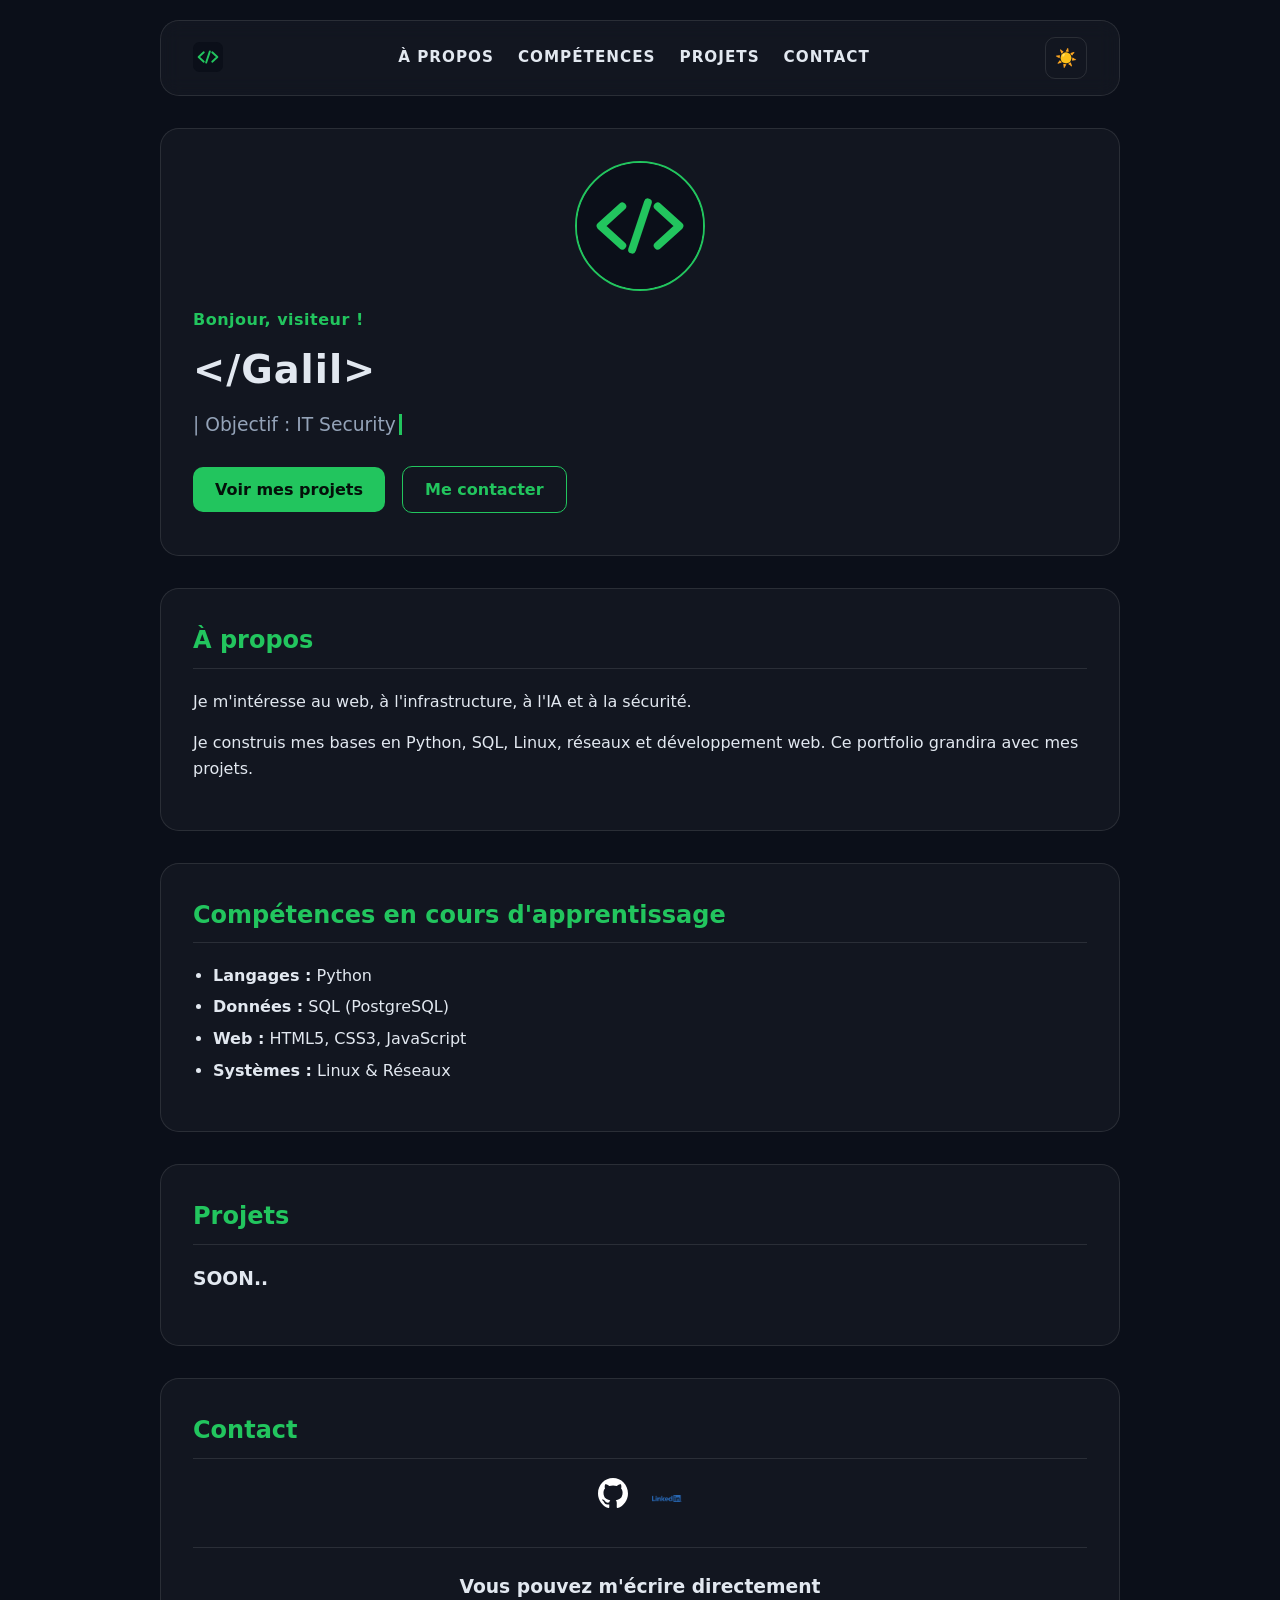
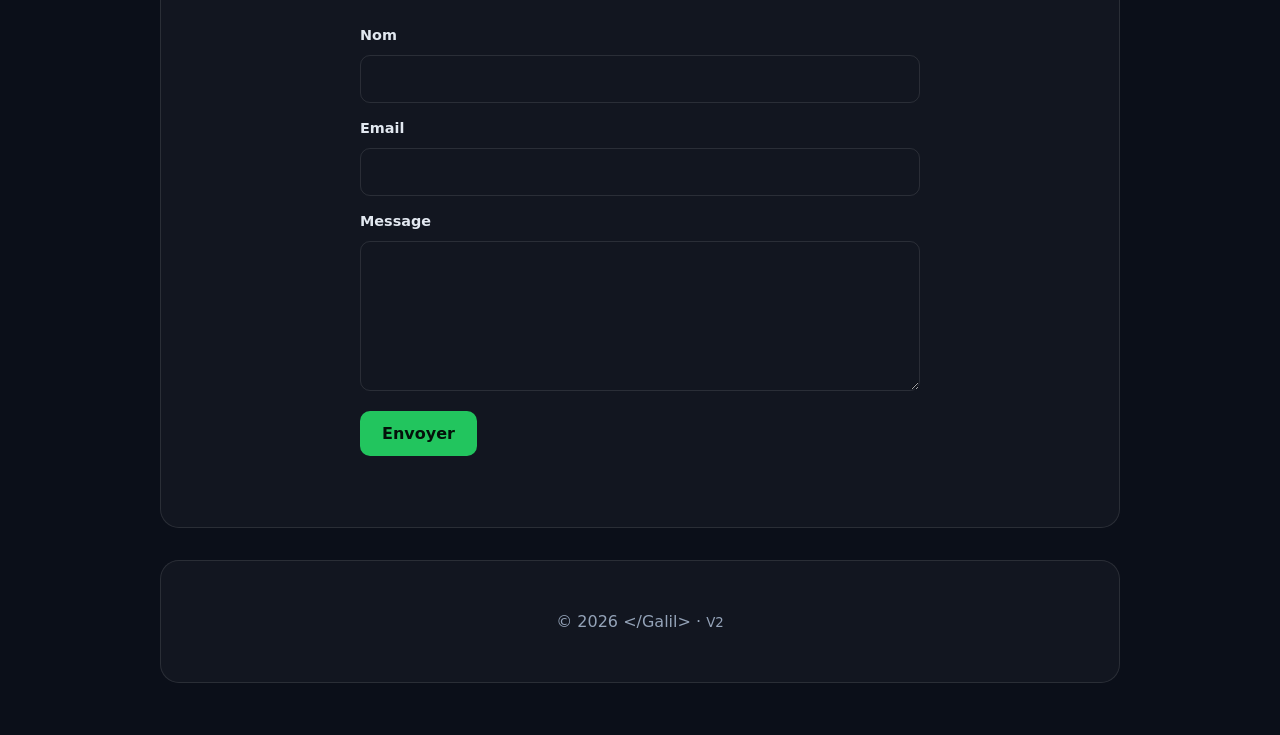
==== index.html @ 16856aeb "Initial commit" ====
<!DOCTYPE html>
<html lang="fr">
<head>
    <meta charset="UTF-8">
    <meta name="viewport" content="width=device-width, initial-scale=1.0">
    <meta name="description" content="Portfolio de &lt;/Galil&gt; : IT Security, Linux, Python et développement web.">
    <meta property="og:title" content="&lt;/Galil&gt; | Portfolio">
    <meta property="og:description" content="IT Security, Linux, Python et développement web.">
    <meta property="og:type" content="website">
    <title>&lt;/Galil&gt; |</title>
    <link rel="icon" href="galil.svg" type="image/svg+xml">
    <link rel="stylesheet" href="styles.css">
    <script src="script.js" defer></script>
</head>
<body>

    <header class="card nav-header">
        <div class="coin-gauche">
            <a href="#" aria-label="Haut de page"><img src="galil.svg" alt="Logo &lt;/Galil&gt;" width="30" height="30"></a>
        </div>
        <nav>
            <a href="#apropos">À propos</a>
            <a href="#competences">Compétences</a>
            <a href="#projets">Projets</a>
            <a href="#contact">Contact</a>
        </nav>
        <button id="bouton-theme" type="button" aria-label="Changer de thème">☀️</button>
    </header>

    <section class="hero-card">
        <img src="galil.svg" alt="Logo &lt;/Galil&gt;" class="photo-hero">
        <p class="salutation" id="salutation"></p>
        <h1 class="titre-moderne">&lt;/Galil&gt;</h1>
        <h3><span id="sous-titre">| Objectif : IT Security</span><span class="curseur" aria-hidden="true"></span></h3>
        <a class="btn btn-primary" href="#projets">Voir mes projets</a>
        <a class="btn btn-secondary" href="#contact">Me contacter</a>
    </section>

    <section id="apropos" class="card">
        <h2>À propos</h2>
        <p>
            Je m'intéresse au web, à l'infrastructure, à l'IA et à la sécurité.
        </p>
        <p>
            Je construis mes bases en Python, SQL, Linux, réseaux et développement web.
            Ce portfolio grandira avec mes projets.
        </p>
    </section>

    <section id="competences" class="card">
        <h2>Compétences en cours d'apprentissage</h2>
        <ul>
            <li><strong>Langages :</strong> Python</li>
            <li><strong>Données :</strong> SQL (PostgreSQL)</li>
            <li><strong>Web :</strong> HTML5, CSS3, JavaScript</li>
            <li><strong>Systèmes :</strong> Linux &amp; Réseaux</li>
        </ul>
    </section>

    <section id="projets" class="card">
        <h2>Projets</h2>
        <h3 id="titre-projets">SOON</h3>
    </section>

    <section id="contact" class="card">
        <h2>Contact</h2>

        <div class="alignement-icones">
            <a href="https://github.com/lahadekamal2-sys" target="_blank" rel="noopener noreferrer" aria-label="GitHub">
                <img src="github.svg" alt="Logo GitHub, lien vers le profil GitHub" width="30">
            </a>
            <a href="https://www.linkedin.com/in/lahady-dine-kamal-issouf-626696315" target="_blank" rel="noopener noreferrer" aria-label="LinkedIn">
                <img src="link.png" alt="Logo LinkedIn, lien vers le profil LinkedIn" width="30">
            </a>
        </div>

        <h3 class="titre-form">Vous pouvez m'écrire directement</h3>
        <form action="https://formspree.io/f/xzedwbbw" method="POST" class="formulaire">
            <label for="nom">Nom</label>
            <input id="nom" name="nom" type="text" maxlength="80" autocomplete="name" required>

            <label for="email">Email</label>
            <input id="email" name="email" type="email" maxlength="120" autocomplete="email" required>

            <label for="message">Message</label>
            <textarea id="message" name="message" rows="5" maxlength="2000" required></textarea>

            <input type="hidden" name="_subject" value="Nouveau message depuis le portfolio">
            <div class="champ-piege" aria-hidden="true">
                <input type="text" name="_gotcha" tabindex="-1" autocomplete="off">
            </div>

            <button type="submit" class="btn btn-primary">Envoyer</button>
            <p id="statut-form" class="statut-form" role="status" aria-live="polite"></p>
        </form>
    </section>

    <footer class="card">
        <p>&copy; <span id="annee">2026</span> &lt;/Galil&gt; · <small>V2</small></p>
    </footer>

</body>
</html>
---- styles.css ----
:root {
  --bg: #0b0f19;
  --card: rgba(255, 255, 255, 0.03);
  --border: rgba(255, 255, 255, 0.1);
  --text: #e2e8f0;
  --muted: #94a3b8;
  --accent: #22c55e;
}

body.theme-clair {
  --bg: #f2f6fc;
  --card: rgba(15, 23, 42, 0.04);
  --border: rgba(15, 23, 42, 0.12);
  --text: #0f172a;
  --muted: #475569;
  --accent: #15803d;
}

* {
  box-sizing: border-box;
}

html {
  scroll-behavior: smooth;
}

body {
  background-color: var(--bg);
  color: var(--text);
  font-family: system-ui, -apple-system, sans-serif;
  line-height: 1.6;
  max-width: 1000px;
  margin: 0 auto;
  padding: 20px;
}

section {
  scroll-margin-top: 90px;
}

a {
  color: var(--accent);
}

.card,
.hero-card {
  background: var(--card);
  border: 1px solid var(--border);
  border-radius: 19px;
  padding: 32px;
  margin-bottom: 32px;
  transition: transform 0.2s ease, border-color 0.2s ease;
}

.card:hover {
  transform: translateY(-4px);
  border-color: var(--accent);
}

.nav-header {
  display: flex;
  align-items: center;
  justify-content: space-between;
  padding: 16px 32px;
  position: sticky;
  top: 12px;
  z-index: 10;
  backdrop-filter: blur(10px);
}

.nav-header:hover {
  transform: none;
}

.nav-header img {
  display: block;
}

.nav-header nav {
  display: flex;
  gap: 24px;
}

.nav-header a {
  color: var(--text);
  text-decoration: none;
  font-weight: 700;
  text-transform: uppercase;
  font-size: 0.95rem;
  letter-spacing: 1px;
  padding: 4px 0;
  border-bottom: 2px solid transparent;
  transition: color 0.2s ease, border-color 0.2s ease;
}

.nav-header a:hover,
.nav-header nav a.actif {
  color: var(--accent);
  border-color: var(--accent);
}

.coin-gauche {
  display: flex;
  align-items: center;
  gap: 10px;
}

.photo-hero {
  display: block;
  width: 130px;
  height: 130px;
  object-fit: cover;
  border-radius: 50%;
  border: 2px solid var(--accent);
  margin: 0 auto 16px;
}

.salutation {
  color: var(--accent);
  font-weight: 700;
  letter-spacing: 0.5px;
  margin: 0 0 6px;
  min-height: 1.6em;
}

.titre-moderne {
  font-size: 2.4rem;
  font-weight: 800;
  color: var(--text);
  letter-spacing: 1px;
  margin: 0 0 10px;
}

.hero-card h3 {
  color: var(--muted);
  font-weight: 500;
  margin: 0 0 24px;
  min-height: 1.7em;
}

.curseur {
  display: inline-block;
  width: 3px;
  height: 1.1em;
  margin-left: 3px;
  background: var(--accent);
  vertical-align: text-bottom;
  animation: clignote 1s infinite;
}

@keyframes clignote {
  0%, 49%   { opacity: 1; }
  50%, 100% { opacity: 0; }
}

.btn {
  display: inline-block;
  padding: 10px 22px;
  border-radius: 10px;
  font-weight: 700;
  text-decoration: none;
  margin-right: 12px;
  transition: transform 0.2s ease, background 0.2s ease;
}

.hero-card .btn {
  margin-bottom: 10px;
}

.btn:hover {
  transform: translateY(-2px);
}

.btn-primary {
  background: var(--accent);
  color: #04110a;
}

.btn-secondary {
  border: 1px solid var(--accent);
  color: var(--accent);
}

#bouton-theme {
  background: transparent;
  border: 1px solid var(--border);
  border-radius: 10px;
  color: var(--text);
  font-size: 1.1rem;
  width: 42px;
  height: 42px;
  cursor: pointer;
  flex-shrink: 0;
  transition: border-color 0.2s ease, transform 0.2s ease;
}

#bouton-theme:hover {
  border-color: var(--accent);
  transform: translateY(-2px);
}

h2 {
  color: var(--accent);
  border-bottom: 1px solid var(--border);
  padding-bottom: 8px;
  margin-top: 0;
}

ul {
  padding-left: 20px;
}

li {
  margin-bottom: 6px;
}

.alignement-icones {
  display: flex;
  gap: 24px;
  justify-content: center;
  align-items: center;
  margin-top: 16px;
}

.alignement-icones img {
  transition: transform 0.2s ease;
}

.alignement-icones a:hover img {
  transform: scale(1.15);
}

.titre-form {
  margin: 32px 0 16px;
  padding-top: 24px;
  border-top: 1px solid var(--border);
  text-align: center;
  color: var(--text);
}

.formulaire {
  display: grid;
  gap: 8px;
  max-width: 560px;
  margin: 0 auto;
}

.formulaire label {
  font-weight: 700;
  font-size: 0.9rem;
  margin-top: 6px;
}

.formulaire input[type="text"],
.formulaire input[type="email"],
.formulaire textarea {
  width: 100%;
  padding: 10px 14px;
  border: 1px solid var(--border);
  border-radius: 10px;
  background: transparent;
  color: var(--text);
  font: inherit;
  transition: border-color 0.2s ease;
}

.formulaire textarea {
  resize: vertical;
}

.formulaire input:focus,
.formulaire textarea:focus {
  outline: 2px solid var(--accent);
  outline-offset: 2px;
  border-color: var(--accent);
}

.formulaire .btn {
  justify-self: start;
  margin: 12px 0 0;
  border: none;
  cursor: pointer;
  font: inherit;
  font-weight: 700;
}

.formulaire button:disabled {
  opacity: 0.6;
  cursor: wait;
}

.statut-form {
  margin: 8px 0 0;
  min-height: 1.4em;
  font-weight: 700;
}

.statut-form.ok {
  color: var(--accent);
}

.statut-form.erreur {
  color: #ef4444;
}

.champ-piege {
  position: absolute;
  left: -9999px;
  width: 1px;
  height: 1px;
  overflow: hidden;
}

footer {
  text-align: center;
  color: var(--muted);
}

footer.card:hover {
  transform: none;
  border-color: var(--border);
}

body.js-actif section {
  opacity: 0;
  transform: translateY(24px);
  transition: opacity 0.6s ease, transform 0.4s ease, border-color 0.2s ease;
}

body.js-actif section.visible {
  opacity: 1;
  transform: none;
}

body.js-actif section.visible.card:hover {
  transform: translateY(-4px);
}

@media (max-width: 640px) {
  .nav-header {
    flex-direction: column;
    gap: 12px;
    position: static;
  }

  .nav-header nav {
    gap: 16px;
    flex-wrap: wrap;
    justify-content: center;
  }

  .coin-gauche {
    justify-content: center;
  }

  .titre-moderne {
    font-size: 1.6rem;
  }

  .card,
  .hero-card {
    padding: 22px;
  }
}

@media (prefers-reduced-motion: reduce) {
  html {
    scroll-behavior: auto;
  }

  body.js-actif section {
    opacity: 1;
    transform: none;
    transition: none;
  }
  .curseur {
    animation: none;
  }

  .card,
  .btn,
  #bouton-theme {
    transition: none;
  }
}

@media print {
  body.js-actif section {
    opacity: 1 !important;
    transform: none !important;
  }
}
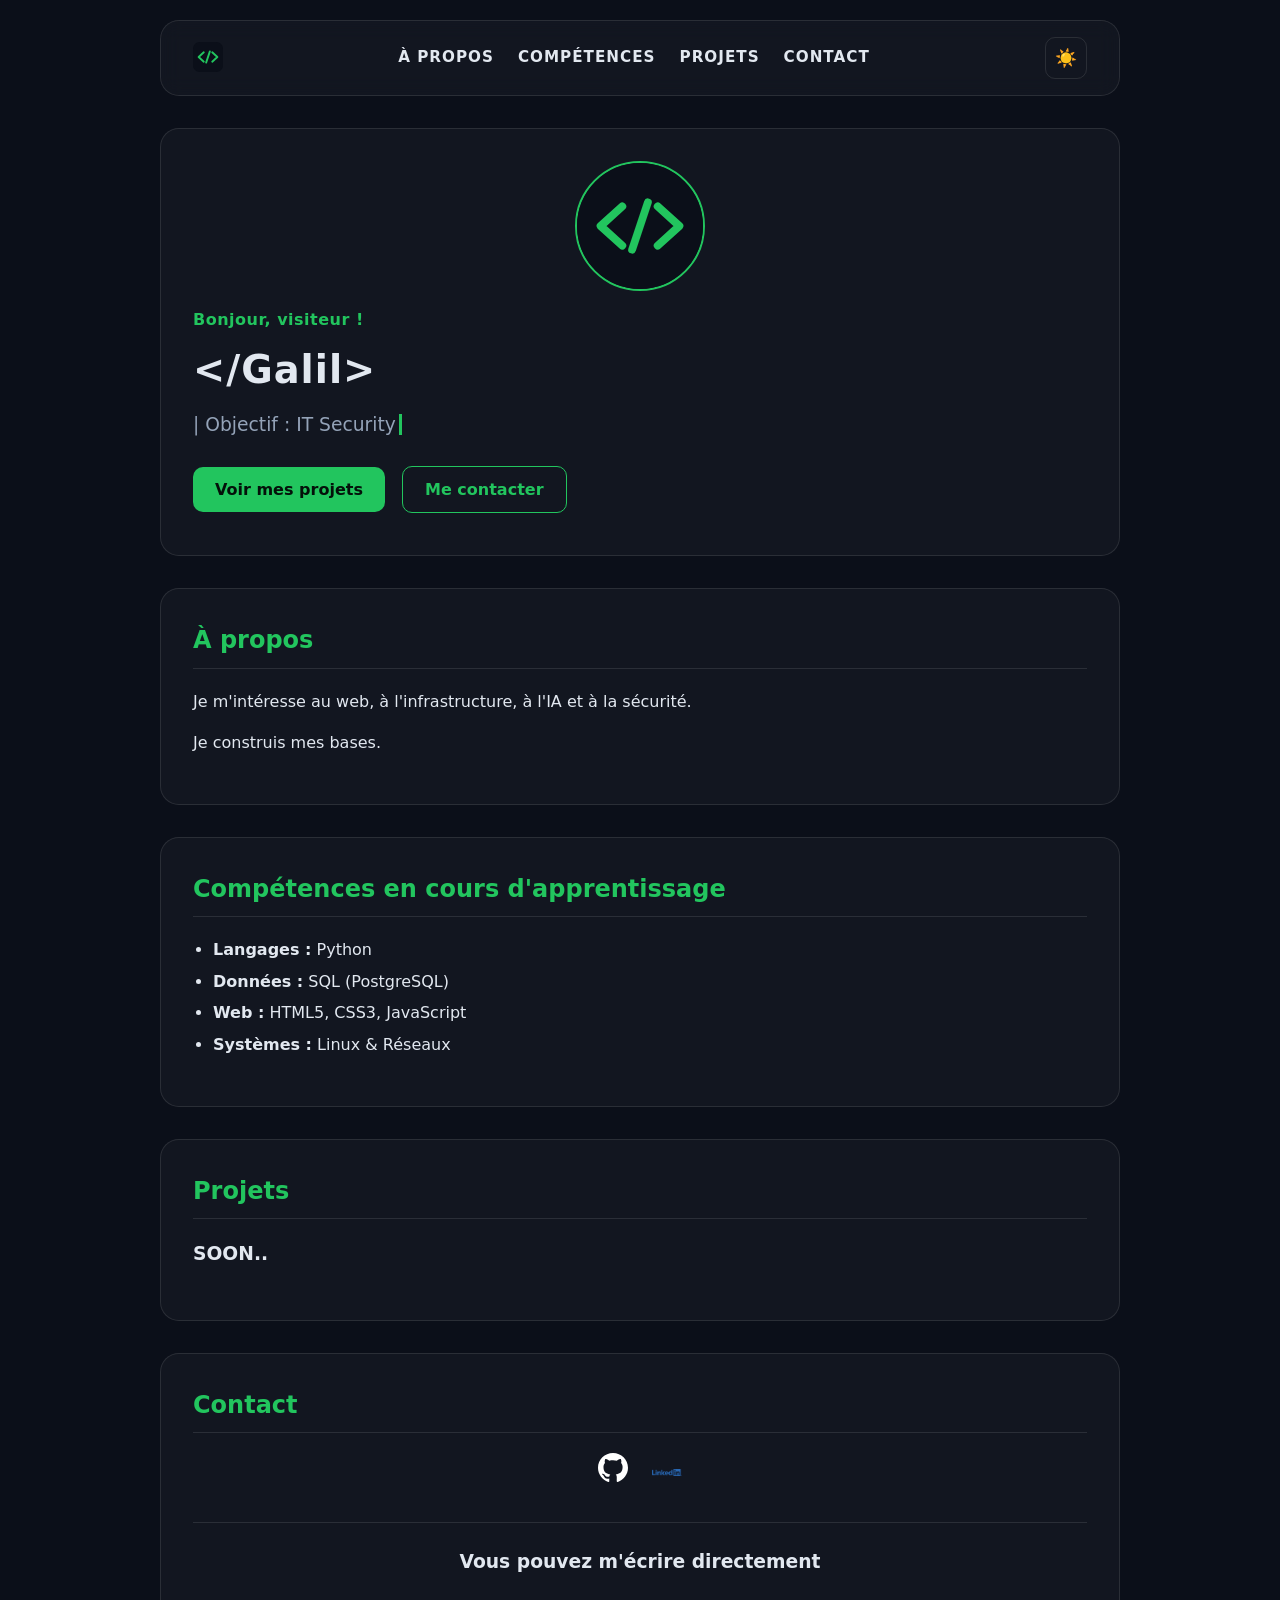
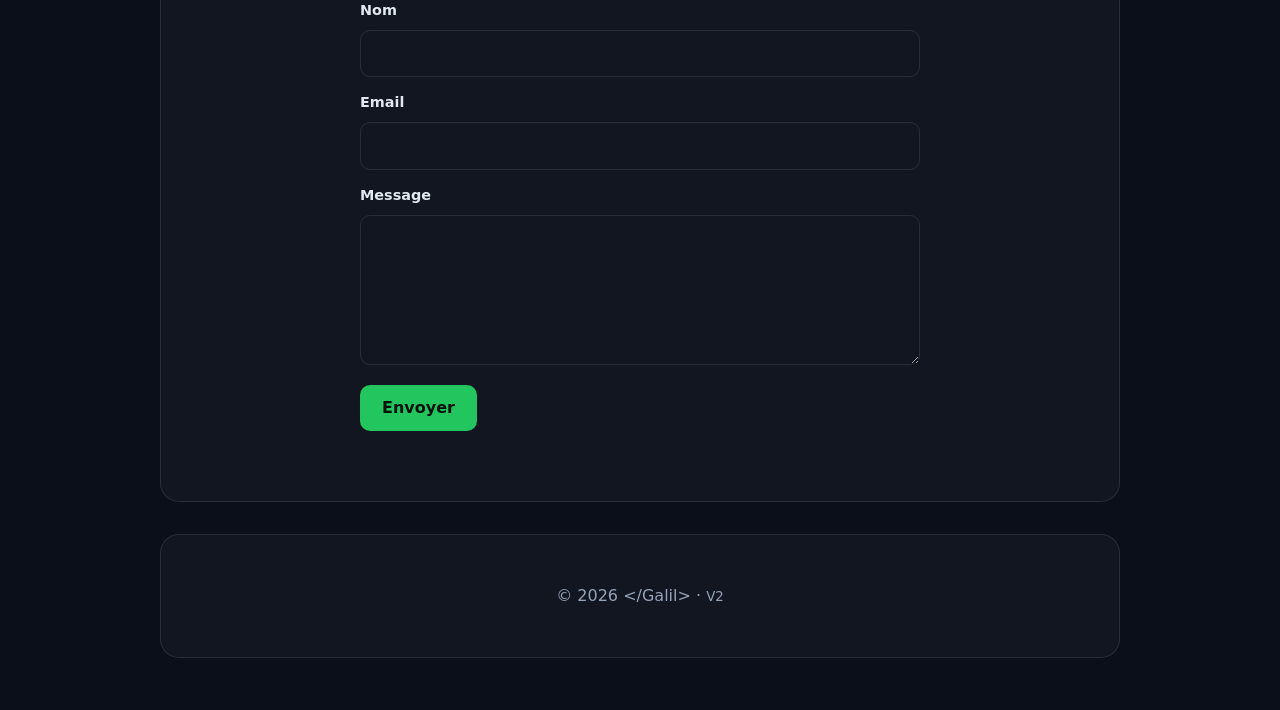
==== commit dde9134d: "Update index.html" ====
--- a/index.html
+++ b/index.html
@@ -42,8 +42,7 @@
             Je m'intéresse au web, à l'infrastructure, à l'IA et à la sécurité.
         </p>
         <p>
-            Je construis mes bases en Python, SQL, Linux, réseaux et développement web.
-            Ce portfolio grandira avec mes projets.
+            Je construis mes bases.
         </p>
     </section>
 
@@ -69,8 +68,8 @@
             <a href="https://github.com/lahadekamal2-sys" target="_blank" rel="noopener noreferrer" aria-label="GitHub">
                 <img src="github.svg" alt="Logo GitHub, lien vers le profil GitHub" width="30">
             </a>
-            <a href="https://www.linkedin.com/in/lahady-dine-kamal-issouf-626696315" target="_blank" rel="noopener noreferrer" aria-label="LinkedIn">
-                <img src="link.png" alt="Logo LinkedIn, lien vers le profil LinkedIn" width="30">
+            <a href="https://www.linkedin.com/in/lahady-dine-k-626696315" target="_blank" rel="noopener noreferrer" aria-label="LinkedIn">
+                <img src="link.png" alt="Logo LinkedIn, LinkedIn link " width="30">
             </a>
         </div>
 
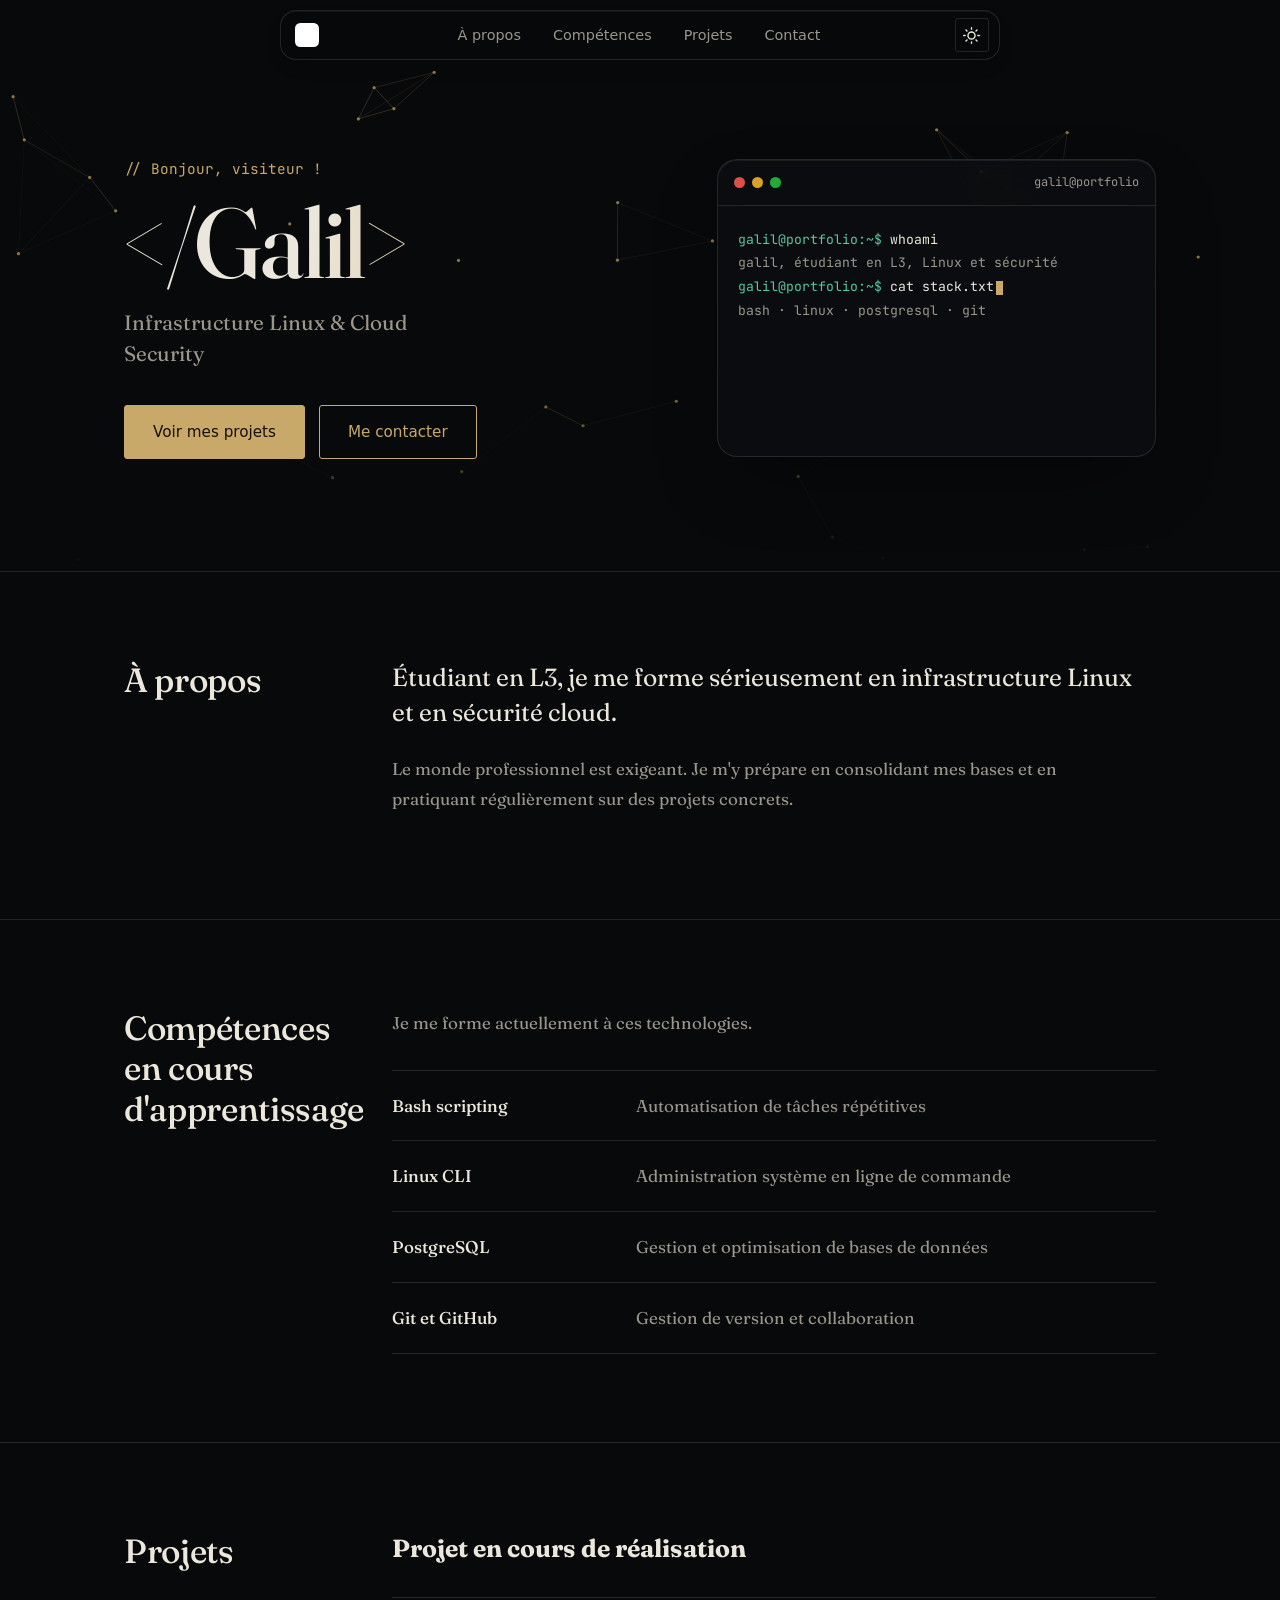
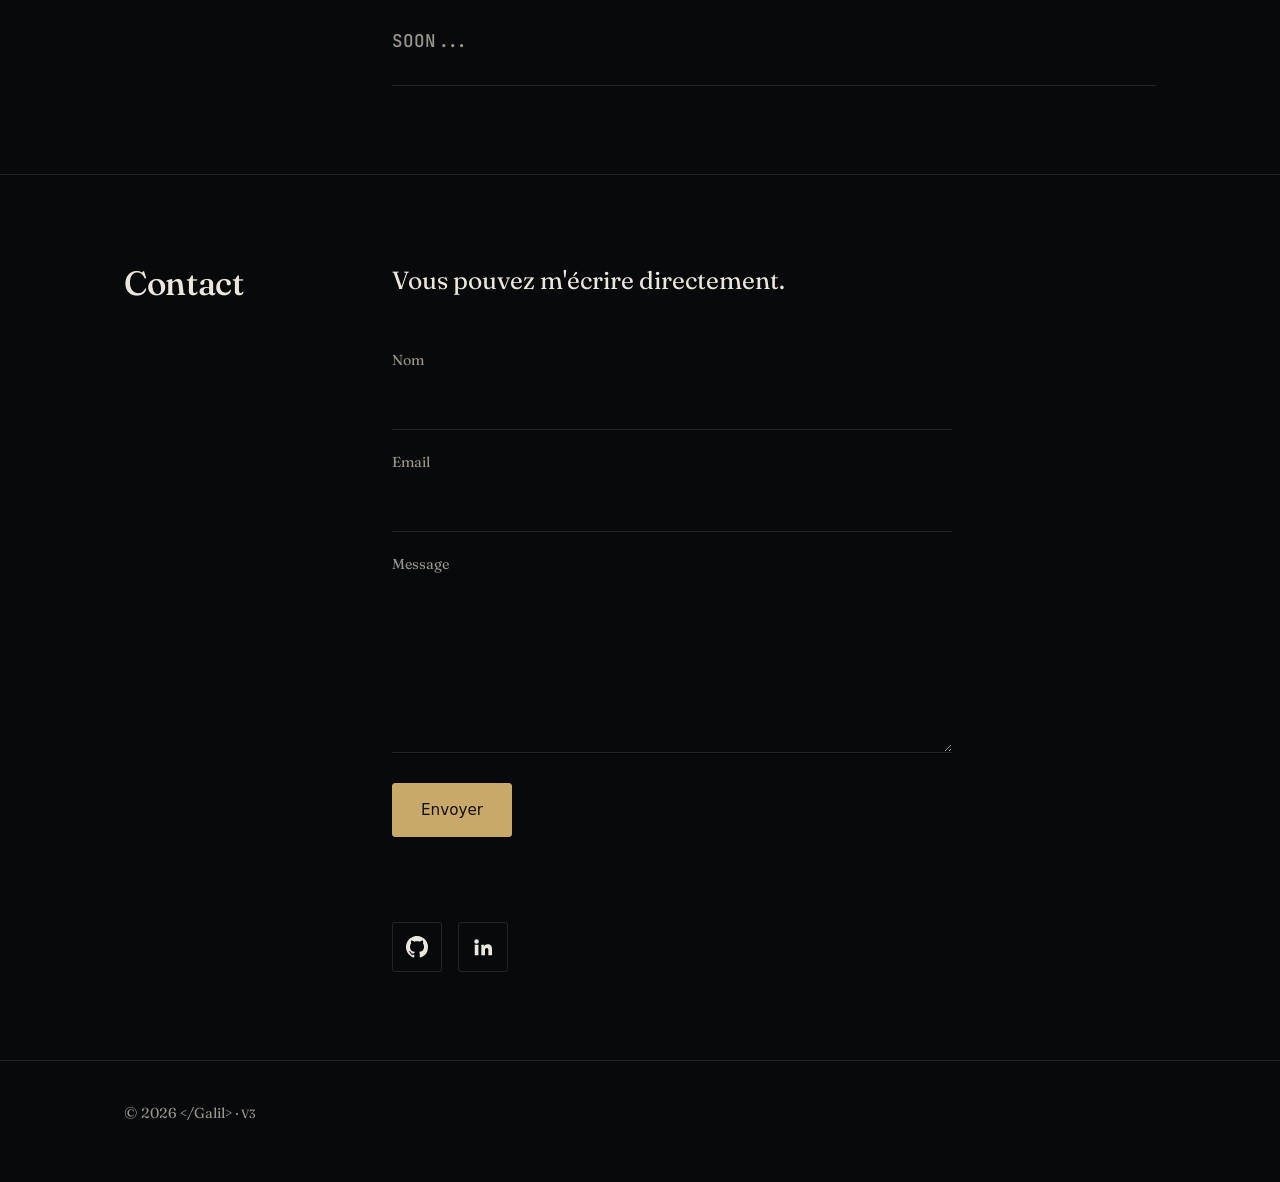
==== commit 91c4d397: "mise a jour --> v3" ====
--- a/index.html
+++ b/index.html
@@ -3,100 +3,150 @@
 <head>
     <meta charset="UTF-8">
     <meta name="viewport" content="width=device-width, initial-scale=1.0">
-    <meta name="description" content="Portfolio de &lt;/Galil&gt; : IT Security, Linux, Python et développement web.">
+    <meta name="referrer" content="strict-origin-when-cross-origin">
+    <meta name="description" content="Portfolio de &lt;/Galil&gt; : Infrastructure Linux &amp; Cloud Security. Projets et compétences.">
     <meta property="og:title" content="&lt;/Galil&gt; | Portfolio">
-    <meta property="og:description" content="IT Security, Linux, Python et développement web.">
+    <meta property="og:description" content="Infrastructure Linux &amp; Cloud Security. Projets et compétences.">
     <meta property="og:type" content="website">
-    <title>&lt;/Galil&gt; |</title>
-    <link rel="icon" href="galil.svg" type="image/svg+xml">
+    <title>&lt;/Galil&gt; | Portfolio</title>
+    <link rel="icon" href="favicon.svg" type="image/svg+xml">
+    <link rel="preconnect" href="https://fonts.googleapis.com">
+    <link rel="preconnect" href="https://fonts.gstatic.com" crossorigin>
+    <link href="https://fonts.googleapis.com/css2?family=Fraunces:opsz,wght@9..144,400;9..144,500;9..144,600&family=JetBrains+Mono:wght@400;500&display=swap" rel="stylesheet">
     <link rel="stylesheet" href="styles.css">
     <script src="script.js" defer></script>
 </head>
 <body>
 
-    <header class="card nav-header">
-        <div class="coin-gauche">
-            <a href="#" aria-label="Haut de page"><img src="galil.svg" alt="Logo &lt;/Galil&gt;" width="30" height="30"></a>
+    <header class="barre">
+        <div class="conteneur barre-interieur">
+            <a class="logo" href="#accueil" aria-label="Haut de page">
+                <img src="galil.svg" alt="Logo &lt;/Galil&gt;" width="30" height="30">
+            </a>
+            <nav aria-label="Navigation principale">
+                <a href="#apropos">À propos</a>
+                <a href="#competences">Compétences</a>
+                <a href="#projets">Projets</a>
+                <a href="#contact">Contact</a>
+            </nav>
+            <button id="bouton-theme" class="bouton-theme" type="button" aria-label="Passer au thème clair">
+                <svg class="icone-soleil" viewBox="0 0 24 24" aria-hidden="true"><circle cx="12" cy="12" r="5"/><path d="M12 1v2M12 21v2M4.22 4.22l1.42 1.42M18.36 18.36l1.42 1.42M1 12h2M21 12h2M4.22 19.78l1.42-1.42M18.36 5.64l1.42-1.42"/></svg>
+                <svg class="icone-lune" viewBox="0 0 24 24" aria-hidden="true"><path d="M21 12.8A9 9 0 1 1 11.2 3a7 7 0 0 0 9.8 9.8z"/></svg>
+            </button>
         </div>
-        <nav>
-            <a href="#apropos">À propos</a>
-            <a href="#competences">Compétences</a>
-            <a href="#projets">Projets</a>
-            <a href="#contact">Contact</a>
-        </nav>
-        <button id="bouton-theme" type="button" aria-label="Changer de thème">☀️</button>
     </header>
 
-    <section class="hero-card">
-        <img src="galil.svg" alt="Logo &lt;/Galil&gt;" class="photo-hero">
-        <p class="salutation" id="salutation"></p>
-        <h1 class="titre-moderne">&lt;/Galil&gt;</h1>
-        <h3><span id="sous-titre">| Objectif : IT Security</span><span class="curseur" aria-hidden="true"></span></h3>
-        <a class="btn btn-primary" href="#projets">Voir mes projets</a>
-        <a class="btn btn-secondary" href="#contact">Me contacter</a>
-    </section>
+    <main>
+        <section id="accueil" class="hero">
+            <canvas id="reseau" class="reseau" aria-hidden="true"></canvas>
+            <div class="conteneur hero-grille">
+                <div class="hero-texte">
+                    <p class="salutation" id="salutation"></p>
+                    <h1>&lt;/Galil&gt;</h1>
+                    <p class="sous-titre">Infrastructure Linux &amp; Cloud Security</p>
+                    <div class="actions">
+                        <a class="btn btn-primary" href="#projets">Voir mes projets</a>
+                        <a class="btn btn-secondary" href="#contact">Me contacter</a>
+                    </div>
+                </div>
 
-    <section id="apropos" class="card">
-        <h2>À propos</h2>
-        <p>
-            Je m'intéresse au web, à l'infrastructure, à l'IA et à la sécurité.
-        </p>
-        <p>
-            Je construis mes bases.
-        </p>
-    </section>
+                <figure class="terminal" aria-label="Aperçu du terminal : étudiant en L3, Linux, Bash, PostgreSQL, Git et commande ls projets/">
+                    <div class="terminal-barre" aria-hidden="true">
+                        <span></span><span></span><span></span>
+                        <em>galil@portfolio</em>
+                    </div>
+                    <pre id="terminal" aria-hidden="true"></pre>
+                </figure>
+            </div>
+        </section>
 
-    <section id="competences" class="card">
-        <h2>Compétences en cours d'apprentissage</h2>
-        <ul>
-            <li><strong>Langages :</strong> Python</li>
-            <li><strong>Données :</strong> SQL (PostgreSQL)</li>
-            <li><strong>Web :</strong> HTML5, CSS3, JavaScript</li>
-            <li><strong>Systèmes :</strong> Linux &amp; Réseaux</li>
-        </ul>
-    </section>
+        <section id="apropos" class="section reveal">
+            <div class="conteneur section-grille">
+                <h2>À propos</h2>
+                <div class="section-corps">
+                    <p class="chapeau">
+                        Étudiant en L3, je me forme sérieusement en infrastructure Linux et en sécurité cloud.
+                    </p>
+                    <p>
+                        Le monde professionnel est exigeant. Je m'y prépare en consolidant mes bases
+                        et en pratiquant régulièrement sur des projets concrets.
+                    </p>
+                </div>
+            </div>
+        </section>
 
-    <section id="projets" class="card">
-        <h2>Projets</h2>
-        <h3 id="titre-projets">SOON</h3>
-    </section>
+        <section id="competences" class="section reveal">
+            <div class="conteneur section-grille">
+                <h2>Compétences en cours d'apprentissage</h2>
+                <div class="section-corps">
+                    <p>Je me forme actuellement à ces technologies.</p>
+                    <ul class="liste-competences">
+                        <li><strong>Bash scripting</strong><span>Automatisation de tâches répétitives</span></li>
+                        <li><strong>Linux CLI</strong><span>Administration système en ligne de commande</span></li>
+                        <li><strong>PostgreSQL</strong><span>Gestion et optimisation de bases de données</span></li>
+                        <li><strong>Git et GitHub</strong><span>Gestion de version et collaboration</span></li>
+                    </ul>
+                </div>
+            </div>
+        </section>
 
-    <section id="contact" class="card">
-        <h2>Contact</h2>
+        <section id="projets" class="section reveal">
+            <div class="conteneur section-grille">
+                <h2>Projets</h2>
+                <div class="section-corps">
+                    <p class="chapeau"><strong>Projet en cours de réalisation</strong></p>
+                    <ul class="liste-projets">
+                        <li class="prochain">
+                            <h3 id="titre-projets">SOON</h3>
+                        </li>
+                    </ul>
+                </div>
+            </div>
+        </section>
 
-        <div class="alignement-icones">
-            <a href="https://github.com/lahadekamal2-sys" target="_blank" rel="noopener noreferrer" aria-label="GitHub">
-                <img src="github.svg" alt="Logo GitHub, lien vers le profil GitHub" width="30">
-            </a>
-            <a href="https://www.linkedin.com/in/lahady-dine-k-626696315" target="_blank" rel="noopener noreferrer" aria-label="LinkedIn">
-                <img src="link.png" alt="Logo LinkedIn, LinkedIn link " width="30">
-            </a>
+        <section id="contact" class="section reveal">
+            <div class="conteneur section-grille">
+                <h2>Contact</h2>
+                <div class="section-corps">
+                    <p class="chapeau">Vous pouvez m'écrire directement.</p>
+
+                    <form action="https://formspree.io/f/xzedwbbw" method="POST" class="formulaire">
+                        <label for="nom">Nom</label>
+                        <input id="nom" name="nom" type="text" maxlength="80" autocomplete="name" required>
+
+                        <label for="email">Email</label>
+                        <input id="email" name="email" type="email" maxlength="120" autocomplete="email" required>
+
+                        <label for="message">Message</label>
+                        <textarea id="message" name="message" rows="5" maxlength="2000" required></textarea>
+
+                        <input type="hidden" name="_subject" value="Nouveau message depuis le portfolio">
+                        <div class="champ-piege" aria-hidden="true">
+                            <input type="text" name="_gotcha" tabindex="-1" autocomplete="off">
+                        </div>
+
+                        <button type="submit" class="btn btn-primary">Envoyer</button>
+                        <p id="statut-form" class="statut-form" role="status" aria-live="polite"></p>
+                    </form>
+
+                    <div class="alignement-icones">
+                        <a href="https://github.com/lahadekamal2-sys" target="_blank" rel="noopener noreferrer" aria-label="GitHub">
+                            <svg viewBox="0 0 16 16" fill="currentColor" aria-hidden="true"><path d="M8 0C3.58 0 0 3.58 0 8c0 3.54 2.29 6.53 5.47 7.59.4.07.55-.17.55-.38 0-.19-.01-.82-.01-1.49-2.01.37-2.53-.49-2.69-.94-.09-.23-.48-.94-.82-1.13-.28-.15-.68-.52-.01-.53.63-.01 1.08.58 1.23.82.72 1.21 1.87.87 2.33.66.07-.52.28-.87.51-1.07-1.78-.2-3.64-.89-3.64-3.95 0-.87.31-1.59.82-2.15-.08-.2-.36-1.02.08-2.12 0 0 .67-.21 2.2.82.64-.18 1.32-.27 2-.27.68 0 1.36.09 2 .27 1.53-1.04 2.2-.82 2.2-.82.44 1.1.16 1.92.08 2.12.51.56.82 1.27.82 2.15 0 3.07-1.87 3.75-3.65 3.95.29.25.54.73.54 1.48 0 1.07-.01 1.93-.01 2.2 0 .21.15.46.55.38A8.013 8.013 0 0016 8c0-4.42-3.58-8-8-8z"/></svg>
+                        </a>
+                        <a href="https://www.linkedin.com/in/lahady-dine-k-626696315" target="_blank" rel="noopener noreferrer" aria-label="LinkedIn">
+                            <svg viewBox="0 0 24 24" fill="currentColor" aria-hidden="true"><path d="M4.98 3.5a2.5 2.5 0 1 1-.001 5.001A2.5 2.5 0 0 1 4.98 3.5zM3 9.5h4V21H3V9.5zM9.5 9.5h3.8v1.6h.05c.53-1 1.82-2.05 3.75-2.05 4 0 4.75 2.63 4.75 6.05V21h-4v-5.1c0-1.22-.02-2.78-1.7-2.78-1.7 0-1.96 1.33-1.96 2.69V21h-4V9.5z"/></svg>
+                        </a>
+                    </div>
+                </div>
+            </div>
+        </section>
+    </main>
+
+    <footer class="pied">
+        <div class="conteneur">
+            <p>&copy; <span id="annee">2026</span> &lt;/Galil&gt; · <small>V3</small></p>
         </div>
-
-        <h3 class="titre-form">Vous pouvez m'écrire directement</h3>
-        <form action="https://formspree.io/f/xzedwbbw" method="POST" class="formulaire">
-            <label for="nom">Nom</label>
-            <input id="nom" name="nom" type="text" maxlength="80" autocomplete="name" required>
-
-            <label for="email">Email</label>
-            <input id="email" name="email" type="email" maxlength="120" autocomplete="email" required>
-
-            <label for="message">Message</label>
-            <textarea id="message" name="message" rows="5" maxlength="2000" required></textarea>
-
-            <input type="hidden" name="_subject" value="Nouveau message depuis le portfolio">
-            <div class="champ-piege" aria-hidden="true">
-                <input type="text" name="_gotcha" tabindex="-1" autocomplete="off">
-            </div>
-
-            <button type="submit" class="btn btn-primary">Envoyer</button>
-            <p id="statut-form" class="statut-form" role="status" aria-live="polite"></p>
-        </form>
-    </section>
-
-    <footer class="card">
-        <p>&copy; <span id="annee">2026</span> &lt;/Galil&gt; · <small>V2</small></p>
     </footer>
 
 </body>
-</html>
+</html>
--- a/styles.css
+++ b/styles.css
@@ -1,19 +1,32 @@
 :root {
-  --bg: #0b0f19;
-  --card: rgba(255, 255, 255, 0.03);
-  --border: rgba(255, 255, 255, 0.1);
-  --text: #e2e8f0;
-  --muted: #94a3b8;
-  --accent: #22c55e;
-}
-
-body.theme-clair {
-  --bg: #f2f6fc;
-  --card: rgba(15, 23, 42, 0.04);
-  --border: rgba(15, 23, 42, 0.12);
-  --text: #0f172a;
-  --muted: #475569;
-  --accent: #15803d;
+  color-scheme: dark;
+  --bg: #08090b;
+  --surface: #0e1013;
+  --line: rgba(236, 231, 220, 0.12);
+  --text: #ece7dc;
+  --muted: #9a968c;
+  --gold: #c9a96a;
+  --gold-soft: rgba(201, 169, 106, 0.14);
+  --on-gold: #14110a;
+  --vert: #5cc79a;
+  --erreur: #e5736b;
+  --serif: "Fraunces", Georgia, "Times New Roman", serif;
+  --mono: "JetBrains Mono", ui-monospace, "SFMono-Regular", Menlo, monospace;
+  --ui: system-ui, -apple-system, "SF Pro Text", "Segoe UI", Roboto, sans-serif;
+}
+
+:root.theme-clair {
+  color-scheme: light;
+  --bg: #f4f0e6;
+  --surface: #fbf8f1;
+  --line: rgba(20, 18, 12, 0.14);
+  --text: #17150f;
+  --muted: #625d50;
+  --gold: #8a6a2b;
+  --gold-soft: rgba(138, 106, 43, 0.12);
+  --on-gold: #fbf8f1;
+  --vert: #1f7a55;
+  --erreur: #b3362e;
 }
 
 * {
@@ -25,243 +38,513 @@
 }
 
 body {
-  background-color: var(--bg);
+  margin: 0;
+  background: var(--bg);
   color: var(--text);
-  font-family: system-ui, -apple-system, sans-serif;
-  line-height: 1.6;
-  max-width: 1000px;
+  font-family: var(--serif);
+  font-size: 1.0625rem;
+  line-height: 1.75;
+  -webkit-font-smoothing: antialiased;
+  transition: background 0.4s ease, color 0.4s ease;
+}
+
+section {
+  scroll-margin-top: 80px;
+}
+
+a {
+  color: var(--gold);
+}
+
+:focus-visible {
+  outline: 2px solid var(--gold);
+  outline-offset: 3px;
+}
+
+.conteneur {
+  width: 100%;
+  max-width: 1080px;
   margin: 0 auto;
-  padding: 20px;
-}
-
-section {
-  scroll-margin-top: 90px;
-}
-
-a {
-  color: var(--accent);
-}
-
-.card,
-.hero-card {
-  background: var(--card);
-  border: 1px solid var(--border);
-  border-radius: 19px;
-  padding: 32px;
-  margin-bottom: 32px;
-  transition: transform 0.2s ease, border-color 0.2s ease;
-}
-
-.card:hover {
-  transform: translateY(-4px);
-  border-color: var(--accent);
-}
-
-.nav-header {
+  padding: 0 24px;
+}
+
+:is(.barre nav a, .btn, .bouton-theme, .alignement-icones a, .logo) {
+  border-radius: 3px;
+  transition:
+    transform 0.25s ease,
+    box-shadow 0.25s ease,
+    border-radius 0.25s ease,
+    background-color 0.25s ease,
+    border-color 0.25s ease,
+    color 0.25s ease;
+}
+
+@media (hover: hover) {
+  :is(.barre nav a, .btn, .bouton-theme, .alignement-icones a, .logo):hover {
+    border-radius: 14px;
+    transform: translateY(-3px);
+    box-shadow:
+      0 0 0 1px color-mix(in srgb, var(--gold) 70%, transparent),
+      0 10px 26px -8px color-mix(in srgb, var(--gold) 65%, transparent),
+      0 0 22px color-mix(in srgb, var(--gold) 28%, transparent);
+  }
+}
+
+:is(.barre nav a, .btn, .bouton-theme, .alignement-icones a, .logo):focus-visible,
+:is(.barre nav a, .btn, .bouton-theme, .alignement-icones a, .logo):active {
+  border-radius: 14px;
+  transform: translateY(-1px);
+  box-shadow:
+    0 0 0 1px color-mix(in srgb, var(--gold) 85%, transparent),
+    0 6px 20px -6px color-mix(in srgb, var(--gold) 75%, transparent),
+    0 0 26px color-mix(in srgb, var(--gold) 38%, transparent);
+}
+
+.barre {
+  position: sticky;
+  top: 10px;
+  z-index: 20;
+  width: min(720px, calc(100% - 24px));
+  margin: 10px auto 0;
+  background: color-mix(in srgb, var(--bg) 45%, transparent);
+  backdrop-filter: blur(16px) saturate(1.5);
+  -webkit-backdrop-filter: blur(16px) saturate(1.5);
+  border: 1px solid var(--line);
+  border-radius: 16px;
+  box-shadow:
+    inset 0 1px 0 rgba(255, 255, 255, 0.05),
+    0 8px 24px -14px rgba(0, 0, 0, 0.45);
+}
+
+.barre .conteneur {
+  max-width: none;
+  padding-left: 10px;
+  padding-right: 10px;
+}
+
+.barre-interieur {
   display: flex;
   align-items: center;
   justify-content: space-between;
-  padding: 16px 32px;
-  position: sticky;
-  top: 12px;
-  z-index: 10;
-  backdrop-filter: blur(10px);
-}
-
-.nav-header:hover {
-  transform: none;
-}
-
-.nav-header img {
+  gap: 12px;
+  height: 48px;
+}
+
+.logo {
+  display: inline-grid;
+  place-items: center;
+  padding: 4px;
+}
+
+.logo img {
   display: block;
-}
-
-.nav-header nav {
+  width: 24px;
+  height: 24px;
+  filter: brightness(0) invert(1);
+  transition: filter 0.3s ease;
+}
+
+:root.theme-clair .logo img {
+  filter: brightness(0);
+}
+
+.barre nav {
   display: flex;
-  gap: 24px;
-}
-
-.nav-header a {
+  gap: 8px;
+}
+
+.barre nav a {
+  padding: 6px 12px;
+  color: var(--muted);
+  text-decoration: none;
+  font-family: var(--ui);
+  font-size: 0.9rem;
+  line-height: 1.4;
+}
+
+.barre nav a:hover {
   color: var(--text);
+  background: var(--gold-soft);
+}
+
+.barre nav a.actif {
+  color: var(--gold);
+  background: var(--gold-soft);
+}
+
+.bouton-theme {
+  display: grid;
+  place-items: center;
+  width: 34px;
+  height: 34px;
+  flex-shrink: 0;
+  padding: 0;
+  background: transparent;
+  border: 1px solid var(--line);
+  color: var(--text);
+  cursor: pointer;
+}
+
+.bouton-theme:hover {
+  color: var(--gold);
+  border-color: var(--gold);
+}
+
+.bouton-theme svg {
+  width: 17px;
+  height: 17px;
+  fill: none;
+  stroke: currentColor;
+  stroke-width: 2;
+  stroke-linecap: round;
+  stroke-linejoin: round;
+}
+
+.bouton-theme .icone-lune {
+  display: none;
+}
+
+:root.theme-clair .bouton-theme .icone-soleil {
+  display: none;
+}
+
+:root.theme-clair .bouton-theme .icone-lune {
+  display: block;
+}
+
+.hero {
+  position: relative;
+  padding: 96px 0 112px;
+  overflow: hidden;
+}
+
+.reseau {
+  position: absolute;
+  inset: 0;
+  width: 100%;
+  height: 100%;
+  pointer-events: none;
+  opacity: 0.85;
+  -webkit-mask-image: linear-gradient(to bottom, #000 60%, transparent 100%);
+  mask-image: linear-gradient(to bottom, #000 60%, transparent 100%);
+}
+
+.hero-grille {
+  position: relative;
+  z-index: 1;
+  display: grid;
+  grid-template-columns: 1.1fr 0.9fr;
+  gap: 56px;
+  align-items: center;
+}
+
+.hero-texte {
+  min-width: 0;
+}
+
+.salutation {
+  margin: 0 0 12px;
+  min-height: 1.75em;
+  color: var(--gold);
+  font-family: var(--mono);
+  font-size: 0.9rem;
+}
+
+h1 {
+  margin: 0 0 16px;
+  font-size: clamp(2.8rem, 9vw, 6.2rem);
+  font-weight: 500;
+  line-height: 1;
+  letter-spacing: -0.03em;
+  background: linear-gradient(100deg, var(--text) 35%, var(--gold) 100%);
+  -webkit-background-clip: text;
+  background-clip: text;
+  color: transparent;
+}
+
+.sous-titre {
+  margin: 0 0 36px;
+  max-width: 28ch;
+  color: var(--muted);
+  font-size: 1.3rem;
+  line-height: 1.45;
+}
+
+.actions {
+  display: flex;
+  flex-wrap: wrap;
+  gap: 14px;
+}
+
+.btn {
+  position: relative;
+  display: inline-block;
+  padding: 13px 28px;
+  border: 1px solid var(--gold);
+  font: inherit;
+  font-family: var(--ui);
+  font-size: 0.95rem;
+  font-weight: 500;
   text-decoration: none;
-  font-weight: 700;
-  text-transform: uppercase;
-  font-size: 0.95rem;
-  letter-spacing: 1px;
-  padding: 4px 0;
-  border-bottom: 2px solid transparent;
-  transition: color 0.2s ease, border-color 0.2s ease;
-}
-
-.nav-header a:hover,
-.nav-header nav a.actif {
-  color: var(--accent);
-  border-color: var(--accent);
-}
-
-.coin-gauche {
+  text-align: center;
+  cursor: pointer;
+  overflow: hidden;
+}
+
+.btn-primary {
+  background: var(--gold);
+  color: var(--on-gold);
+}
+
+.btn-primary::after {
+  content: "";
+  position: absolute;
+  top: 0;
+  left: -60%;
+  width: 40%;
+  height: 100%;
+  background: linear-gradient(100deg, transparent, rgba(255, 255, 255, 0.35), transparent);
+  transform: skewX(-20deg);
+  transition: left 0.6s ease;
+}
+
+.btn-primary:hover::after {
+  left: 130%;
+}
+
+.btn-secondary {
+  background: transparent;
+  color: var(--gold);
+}
+
+.btn-secondary:hover {
+  background: var(--gold-soft);
+}
+
+.terminal {
+  min-width: 0;
+  margin: 0;
+  background: color-mix(in srgb, var(--surface) 62%, transparent);
+  backdrop-filter: blur(18px) saturate(1.4);
+  -webkit-backdrop-filter: blur(18px) saturate(1.4);
+  border: 1px solid var(--line);
+  border-radius: 20px;
+  box-shadow:
+    inset 0 1px 0 rgba(255, 255, 255, 0.07),
+    0 30px 80px -30px rgba(0, 0, 0, 0.6);
+  overflow: hidden;
+}
+
+.terminal-barre {
   display: flex;
   align-items: center;
-  gap: 10px;
-}
-
-.photo-hero {
-  display: block;
-  width: 130px;
-  height: 130px;
-  object-fit: cover;
+  gap: 7px;
+  padding: 12px 16px;
+  border-bottom: 1px solid var(--line);
+}
+
+.terminal-barre span {
+  width: 11px;
+  height: 11px;
   border-radius: 50%;
-  border: 2px solid var(--accent);
-  margin: 0 auto 16px;
-}
-
-.salutation {
-  color: var(--accent);
-  font-weight: 700;
-  letter-spacing: 0.5px;
-  margin: 0 0 6px;
-  min-height: 1.6em;
-}
-
-.titre-moderne {
-  font-size: 2.4rem;
-  font-weight: 800;
-  color: var(--text);
-  letter-spacing: 1px;
-  margin: 0 0 10px;
-}
-
-.hero-card h3 {
-  color: var(--muted);
-  font-weight: 500;
-  margin: 0 0 24px;
-  min-height: 1.7em;
+  opacity: 0.85;
+}
+
+.terminal-barre span:nth-child(1) { background: #ff5f57; }
+.terminal-barre span:nth-child(2) { background: #febc2e; }
+.terminal-barre span:nth-child(3) { background: #28c840; }
+
+.terminal-barre em {
+  margin-left: auto;
+  color: var(--muted);
+  font-family: var(--mono);
+  font-size: 0.75rem;
+  font-style: normal;
+}
+
+.terminal pre {
+  margin: 0;
+  padding: 22px 20px 26px;
+  min-height: 250px;
+  font-family: var(--mono);
+  font-size: 0.82rem;
+  line-height: 1.8;
+  white-space: pre-wrap;
+  word-break: break-word;
+}
+
+.terminal .invite {
+  color: var(--vert);
+}
+
+.terminal .sortie {
+  color: var(--muted);
 }
 
 .curseur {
   display: inline-block;
-  width: 3px;
-  height: 1.1em;
-  margin-left: 3px;
-  background: var(--accent);
+  width: 0.55em;
+  height: 1.05em;
+  margin-left: 2px;
+  background: var(--gold);
   vertical-align: text-bottom;
-  animation: clignote 1s infinite;
+  animation: clignote 1s steps(1) infinite;
 }
 
 @keyframes clignote {
-  0%, 49%   { opacity: 1; }
+  0%, 49% { opacity: 1; }
   50%, 100% { opacity: 0; }
 }
 
-.btn {
-  display: inline-block;
-  padding: 10px 22px;
-  border-radius: 10px;
-  font-weight: 700;
-  text-decoration: none;
-  margin-right: 12px;
-  transition: transform 0.2s ease, background 0.2s ease;
-}
-
-.hero-card .btn {
-  margin-bottom: 10px;
-}
-
-.btn:hover {
-  transform: translateY(-2px);
-}
-
-.btn-primary {
-  background: var(--accent);
-  color: #04110a;
-}
-
-.btn-secondary {
-  border: 1px solid var(--accent);
-  color: var(--accent);
-}
-
-#bouton-theme {
-  background: transparent;
-  border: 1px solid var(--border);
-  border-radius: 10px;
+.section {
+  padding: 88px 0;
+  border-top: 1px solid var(--line);
+}
+
+.section-grille {
+  display: grid;
+  grid-template-columns: 220px 1fr;
+  gap: 48px;
+}
+
+.section-corps {
+  min-width: 0;
+}
+
+h2 {
+  margin: 0;
+  font-size: 2.1rem;
+  font-weight: 500;
+  line-height: 1.2;
+  letter-spacing: -0.01em;
+}
+
+.section-corps > p:first-child {
+  margin-top: 0;
+}
+
+.section-corps p {
+  max-width: 62ch;
+  color: var(--muted);
+}
+
+.section-corps .chapeau {
   color: var(--text);
+  font-size: 1.55rem;
+  line-height: 1.4;
+}
+
+.liste-competences {
+  list-style: none;
+  margin: 32px 0 0;
+  padding: 0;
+}
+
+.liste-competences li {
+  display: grid;
+  grid-template-columns: 220px 1fr;
+  gap: 24px;
+  padding: 20px 0;
+  border-top: 1px solid var(--line);
+  transition: padding-left 0.35s ease, border-color 0.35s ease;
+}
+
+.liste-competences li:last-child {
+  border-bottom: 1px solid var(--line);
+}
+
+.liste-competences strong {
+  font-weight: 500;
+  transition: color 0.3s ease;
+}
+
+.liste-competences span {
+  color: var(--muted);
+}
+
+.liste-competences li:hover {
+  padding-left: 12px;
+  border-top-color: var(--gold);
+}
+
+.liste-competences li:hover strong {
+  color: var(--gold);
+}
+
+.liste-projets {
+  list-style: none;
+  margin: 32px 0 0;
+  padding: 0;
+}
+
+.liste-projets li {
+  padding: 28px 0;
+  border-top: 1px solid var(--line);
+  transition: border-color 0.35s ease;
+}
+
+.liste-projets li:last-child {
+  border-bottom: 1px solid var(--line);
+}
+
+.liste-projets li:hover {
+  border-top-color: var(--gold);
+}
+
+.liste-projets h3 {
+  margin: 0 0 8px;
+  font-size: 1.5rem;
+  font-weight: 500;
+  transition: color 0.3s ease;
+}
+
+.liste-projets li:hover h3 {
+  color: var(--gold);
+}
+
+.liste-projets p {
+  margin: 0 0 12px;
+}
+
+.liste-projets .etiquettes {
+  margin: 0;
+  color: var(--gold);
+  font-family: var(--mono);
+  font-size: 0.78rem;
+}
+
+.liste-projets .prochain h3 {
+  margin-bottom: 0;
+  font-family: var(--mono);
   font-size: 1.1rem;
-  width: 42px;
-  height: 42px;
-  cursor: pointer;
-  flex-shrink: 0;
-  transition: border-color 0.2s ease, transform 0.2s ease;
-}
-
-#bouton-theme:hover {
-  border-color: var(--accent);
-  transform: translateY(-2px);
-}
-
-h2 {
-  color: var(--accent);
-  border-bottom: 1px solid var(--border);
-  padding-bottom: 8px;
-  margin-top: 0;
-}
-
-ul {
-  padding-left: 20px;
-}
-
-li {
-  margin-bottom: 6px;
-}
-
-.alignement-icones {
-  display: flex;
-  gap: 24px;
-  justify-content: center;
-  align-items: center;
-  margin-top: 16px;
-}
-
-.alignement-icones img {
-  transition: transform 0.2s ease;
-}
-
-.alignement-icones a:hover img {
-  transform: scale(1.15);
-}
-
-.titre-form {
-  margin: 32px 0 16px;
-  padding-top: 24px;
-  border-top: 1px solid var(--border);
-  text-align: center;
-  color: var(--text);
+  color: var(--muted);
 }
 
 .formulaire {
   display: grid;
-  gap: 8px;
+  gap: 6px;
   max-width: 560px;
-  margin: 0 auto;
+  margin-top: 36px;
 }
 
 .formulaire label {
-  font-weight: 700;
+  margin-top: 14px;
+  color: var(--muted);
   font-size: 0.9rem;
-  margin-top: 6px;
 }
 
 .formulaire input[type="text"],
 .formulaire input[type="email"],
 .formulaire textarea {
   width: 100%;
-  padding: 10px 14px;
-  border: 1px solid var(--border);
-  border-radius: 10px;
+  padding: 10px 0;
   background: transparent;
+  border: 0;
+  border-bottom: 1px solid var(--line);
+  border-radius: 0;
   color: var(--text);
   font: inherit;
-  transition: border-color 0.2s ease;
+  transition: border-color 0.3s ease;
 }
 
 .formulaire textarea {
@@ -270,18 +553,13 @@
 
 .formulaire input:focus,
 .formulaire textarea:focus {
-  outline: 2px solid var(--accent);
-  outline-offset: 2px;
-  border-color: var(--accent);
+  outline: none;
+  border-bottom-color: var(--gold);
 }
 
 .formulaire .btn {
   justify-self: start;
-  margin: 12px 0 0;
-  border: none;
-  cursor: pointer;
-  font: inherit;
-  font-weight: 700;
+  margin-top: 24px;
 }
 
 .formulaire button:disabled {
@@ -291,16 +569,16 @@
 
 .statut-form {
   margin: 8px 0 0;
-  min-height: 1.4em;
-  font-weight: 700;
+  min-height: 1.5em;
+  font-size: 0.95rem;
 }
 
 .statut-form.ok {
-  color: var(--accent);
+  color: var(--vert);
 }
 
 .statut-form.erreur {
-  color: #ef4444;
+  color: var(--erreur);
 }
 
 .champ-piege {
@@ -311,55 +589,135 @@
   overflow: hidden;
 }
 
-footer {
-  text-align: center;
-  color: var(--muted);
-}
-
-footer.card:hover {
-  transform: none;
-  border-color: var(--border);
-}
-
-body.js-actif section {
+.alignement-icones {
+  display: flex;
+  gap: 16px;
+  align-items: center;
+  margin-top: 48px;
+}
+
+.alignement-icones a {
+  display: grid;
+  place-items: center;
+  width: 50px;
+  height: 50px;
+  color: var(--text);
+  border: 1px solid var(--line);
+}
+
+.alignement-icones a:hover {
+  color: var(--gold);
+  border-color: var(--gold);
+}
+
+.alignement-icones svg {
+  display: block;
+  width: 22px;
+  height: 22px;
+}
+
+.pied {
+  padding: 40px 0 56px;
+  border-top: 1px solid var(--line);
+  color: var(--muted);
+  font-size: 0.9rem;
+}
+
+.pied p {
+  margin: 0;
+}
+
+body.js-actif .reveal {
   opacity: 0;
-  transform: translateY(24px);
-  transition: opacity 0.6s ease, transform 0.4s ease, border-color 0.2s ease;
-}
-
-body.js-actif section.visible {
+  transform: translateY(18px);
+  transition: opacity 0.8s ease, transform 0.8s ease;
+}
+
+body.js-actif .reveal.visible {
   opacity: 1;
   transform: none;
 }
 
-body.js-actif section.visible.card:hover {
-  transform: translateY(-4px);
+@media (max-width: 860px) {
+  .hero {
+    padding: 56px 0 72px;
+  }
+
+  .hero-grille {
+    grid-template-columns: 1fr;
+    gap: 44px;
+  }
+
+  .section {
+    padding: 64px 0;
+  }
+
+  .section-grille {
+    grid-template-columns: 1fr;
+    gap: 20px;
+  }
+
+  h2 {
+    font-size: 1.9rem;
+  }
 }
 
 @media (max-width: 640px) {
-  .nav-header {
-    flex-direction: column;
-    gap: 12px;
+  .conteneur {
+    padding: 0 18px;
+  }
+
+  .barre {
     position: static;
   }
 
-  .nav-header nav {
-    gap: 16px;
+  .barre-interieur {
+    height: auto;
     flex-wrap: wrap;
+    padding-top: 8px;
+    padding-bottom: 8px;
+  }
+
+  .barre nav {
+    order: 3;
+    width: 100%;
     justify-content: center;
-  }
-
-  .coin-gauche {
-    justify-content: center;
-  }
-
-  .titre-moderne {
-    font-size: 1.6rem;
-  }
-
-  .card,
-  .hero-card {
-    padding: 22px;
+    flex-wrap: wrap;
+    gap: 4px;
+  }
+
+  .barre nav a {
+    padding: 7px 11px;
+    font-size: 0.88rem;
+  }
+
+  .liste-competences li {
+    grid-template-columns: 1fr;
+    gap: 2px;
+  }
+
+  .section-corps .chapeau {
+    font-size: 1.3rem;
+  }
+
+  .terminal pre {
+    min-height: 220px;
+    padding: 18px 16px 22px;
+    font-size: 0.76rem;
+  }
+}
+
+@media (max-width: 420px) {
+  .actions .btn {
+    flex: 1 1 100%;
+  }
+
+  .formulaire .btn {
+    justify-self: stretch;
+  }
+
+  .sous-titre {
+    font-size: 1.15rem;
   }
 }
 
@@ -368,25 +726,29 @@
     scroll-behavior: auto;
   }
 
-  body.js-actif section {
+  body.js-actif .reveal {
     opacity: 1;
     transform: none;
     transition: none;
   }
+
   .curseur {
     animation: none;
   }
 
-  .card,
-  .btn,
-  #bouton-theme {
+  .btn-primary::after,
+  .liste-competences li {
     transition: none;
   }
+
+  :is(.barre nav a, .btn, .bouton-theme, .alignement-icones a, .logo) {
+    transition: background-color 0.2s ease, color 0.2s ease, border-color 0.2s ease;
+  }
 }
 
 @media print {
-  body.js-actif section {
+  body.js-actif .reveal {
     opacity: 1 !important;
     transform: none !important;
   }
-}
+}
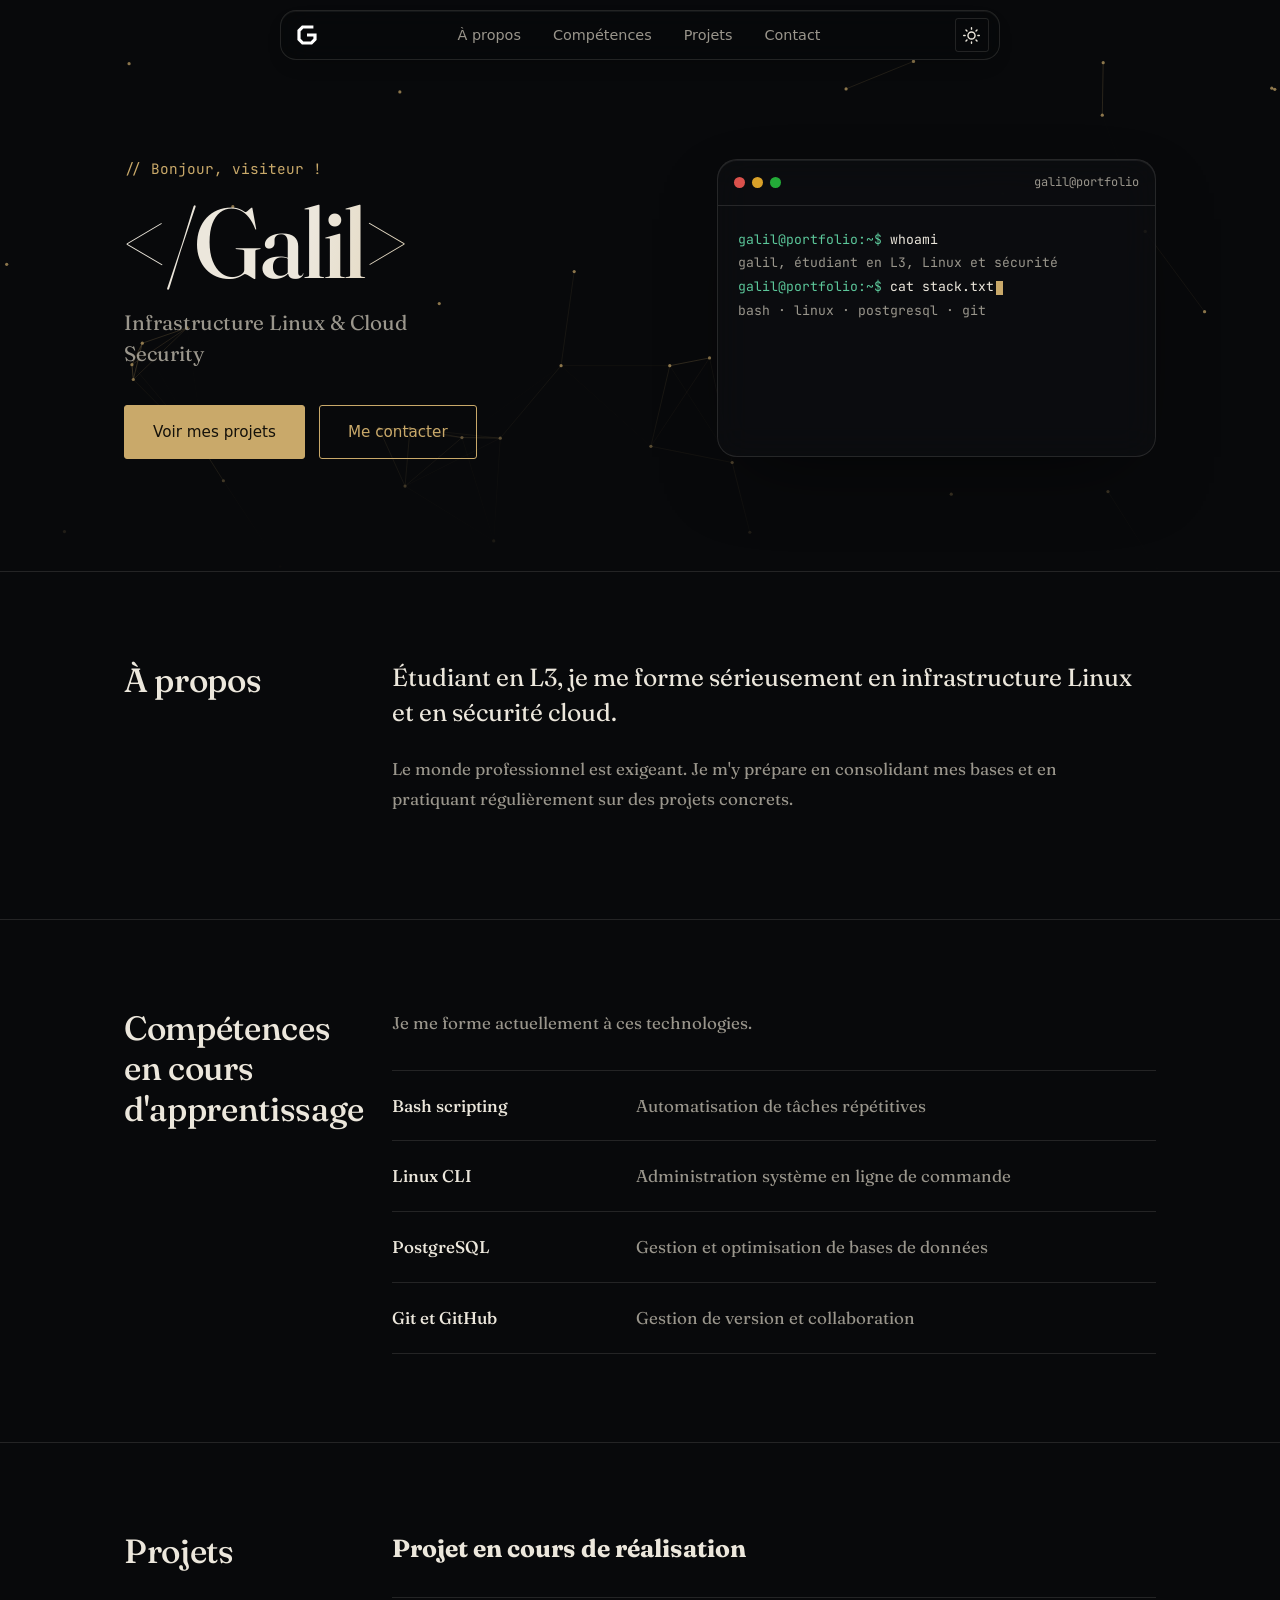
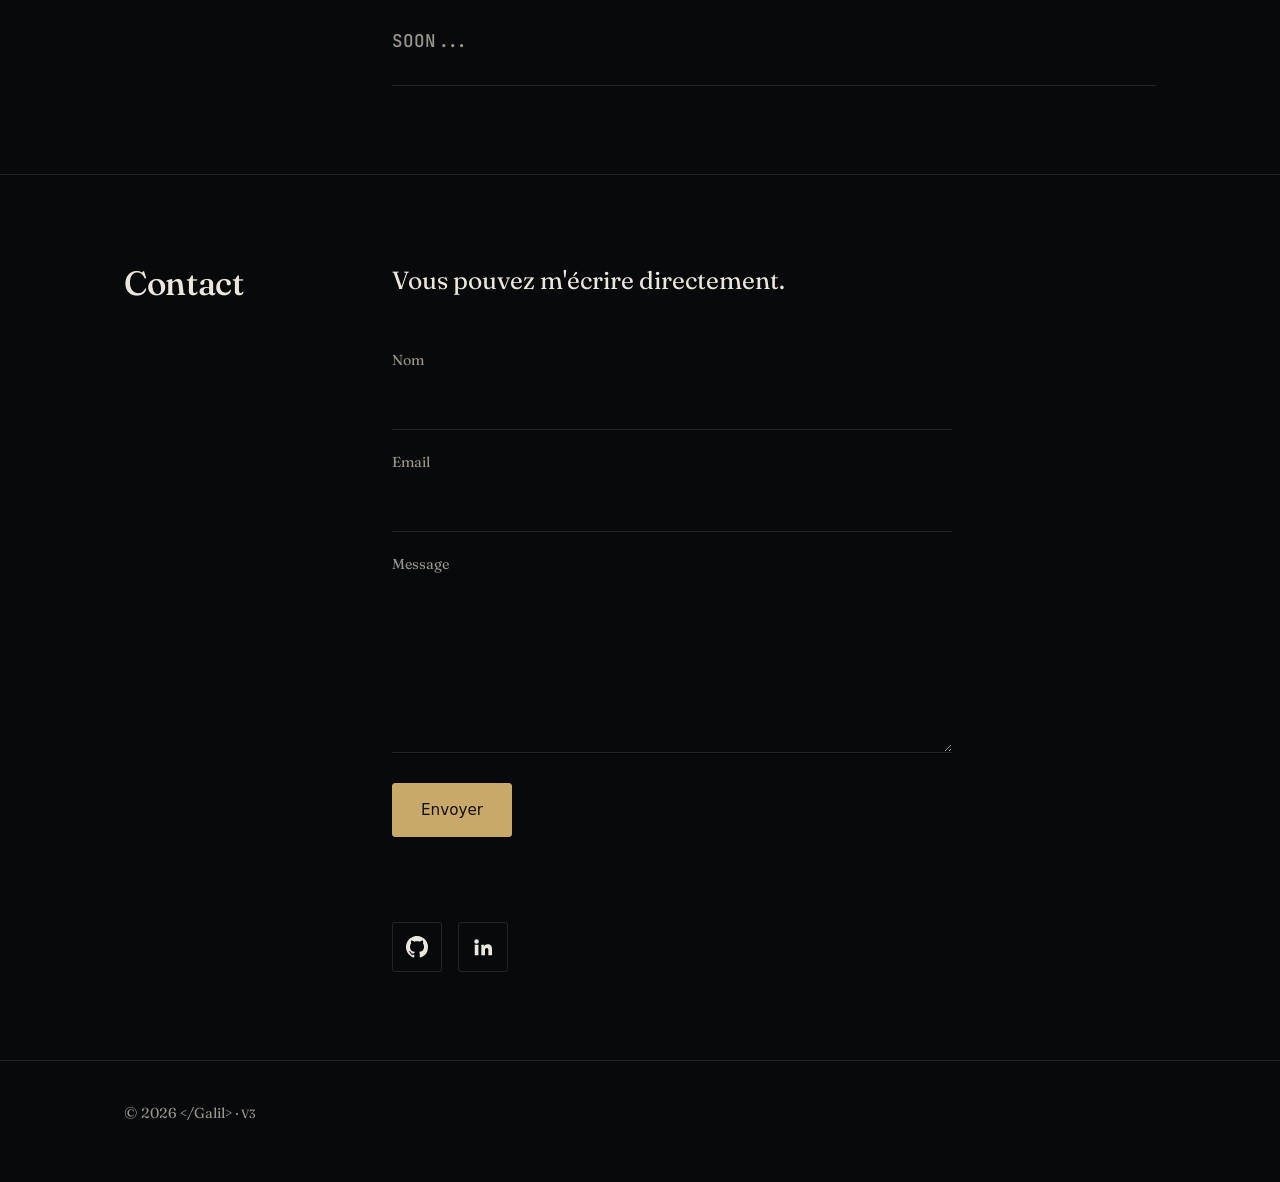
==== commit 6037249e: "Version 3 portfolio" ====
--- a/index.html
+++ b/index.html
@@ -8,7 +8,7 @@
     <meta property="og:title" content="&lt;/Galil&gt; | Portfolio">
     <meta property="og:description" content="Infrastructure Linux &amp; Cloud Security. Projets et compétences.">
     <meta property="og:type" content="website">
-    <title>&lt;/Galil&gt; | Portfolio</title>
+    <title>&lt;/Galil&gt; |</title>
     <link rel="icon" href="favicon.svg" type="image/svg+xml">
     <link rel="preconnect" href="https://fonts.googleapis.com">
     <link rel="preconnect" href="https://fonts.gstatic.com" crossorigin>
@@ -50,7 +50,7 @@
                     </div>
                 </div>
 
-                <figure class="terminal" aria-label="Aperçu du terminal : étudiant en L3, Linux, Bash, PostgreSQL, Git et commande ls projets/">
+                <figure class="terminal" aria-label="Aperçu en ligne de commande : étudiant en L3, Linux, Bash, PostgreSQL, Git, projets secure-mdp-api et gestion-stagiaires">
                     <div class="terminal-barre" aria-hidden="true">
                         <span></span><span></span><span></span>
                         <em>galil@portfolio</em>
--- a/styles.css
+++ b/styles.css
@@ -68,6 +68,8 @@
   padding: 0 24px;
 }
 
+/* ---------- Éléments cliquables : coins adoucis, soulèvement, lueur ---------- */
+
 :is(.barre nav a, .btn, .bouton-theme, .alignement-icones a, .logo) {
   border-radius: 3px;
   transition:
@@ -99,6 +101,8 @@
     0 6px 20px -6px color-mix(in srgb, var(--gold) 75%, transparent),
     0 0 26px color-mix(in srgb, var(--gold) 38%, transparent);
 }
+
+/* ---------- Barre de navigation ---------- */
 
 .barre {
   position: sticky;
@@ -212,6 +216,8 @@
   display: block;
 }
 
+/* ---------- Hero ---------- */
+
 .hero {
   position: relative;
   padding: 96px 0 112px;
@@ -321,6 +327,8 @@
   background: var(--gold-soft);
 }
 
+/* ---------- Terminal ---------- */
+
 .terminal {
   min-width: 0;
   margin: 0;
@@ -396,6 +404,8 @@
   50%, 100% { opacity: 0; }
 }
 
+/* ---------- Sections ---------- */
+
 .section {
   padding: 88px 0;
   border-top: 1px solid var(--line);
@@ -433,6 +443,8 @@
   font-size: 1.55rem;
   line-height: 1.4;
 }
+
+/* ---------- Compétences ---------- */
 
 .liste-competences {
   list-style: none;
@@ -471,6 +483,8 @@
   color: var(--gold);
 }
 
+/* ---------- Projets ---------- */
+
 .liste-projets {
   list-style: none;
   margin: 32px 0 0;
@@ -519,6 +533,8 @@
   font-size: 1.1rem;
   color: var(--muted);
 }
+
+/* ---------- Contact ---------- */
 
 .formulaire {
   display: grid;
@@ -616,6 +632,8 @@
   height: 22px;
 }
 
+/* ---------- Pied de page ---------- */
+
 .pied {
   padding: 40px 0 56px;
   border-top: 1px solid var(--line);
@@ -626,6 +644,8 @@
 .pied p {
   margin: 0;
 }
+
+/* ---------- Apparition au scroll ---------- */
 
 body.js-actif .reveal {
   opacity: 0;
@@ -637,6 +657,8 @@
   opacity: 1;
   transform: none;
 }
+
+/* ---------- Responsive ---------- */
 
 @media (max-width: 860px) {
   .hero {
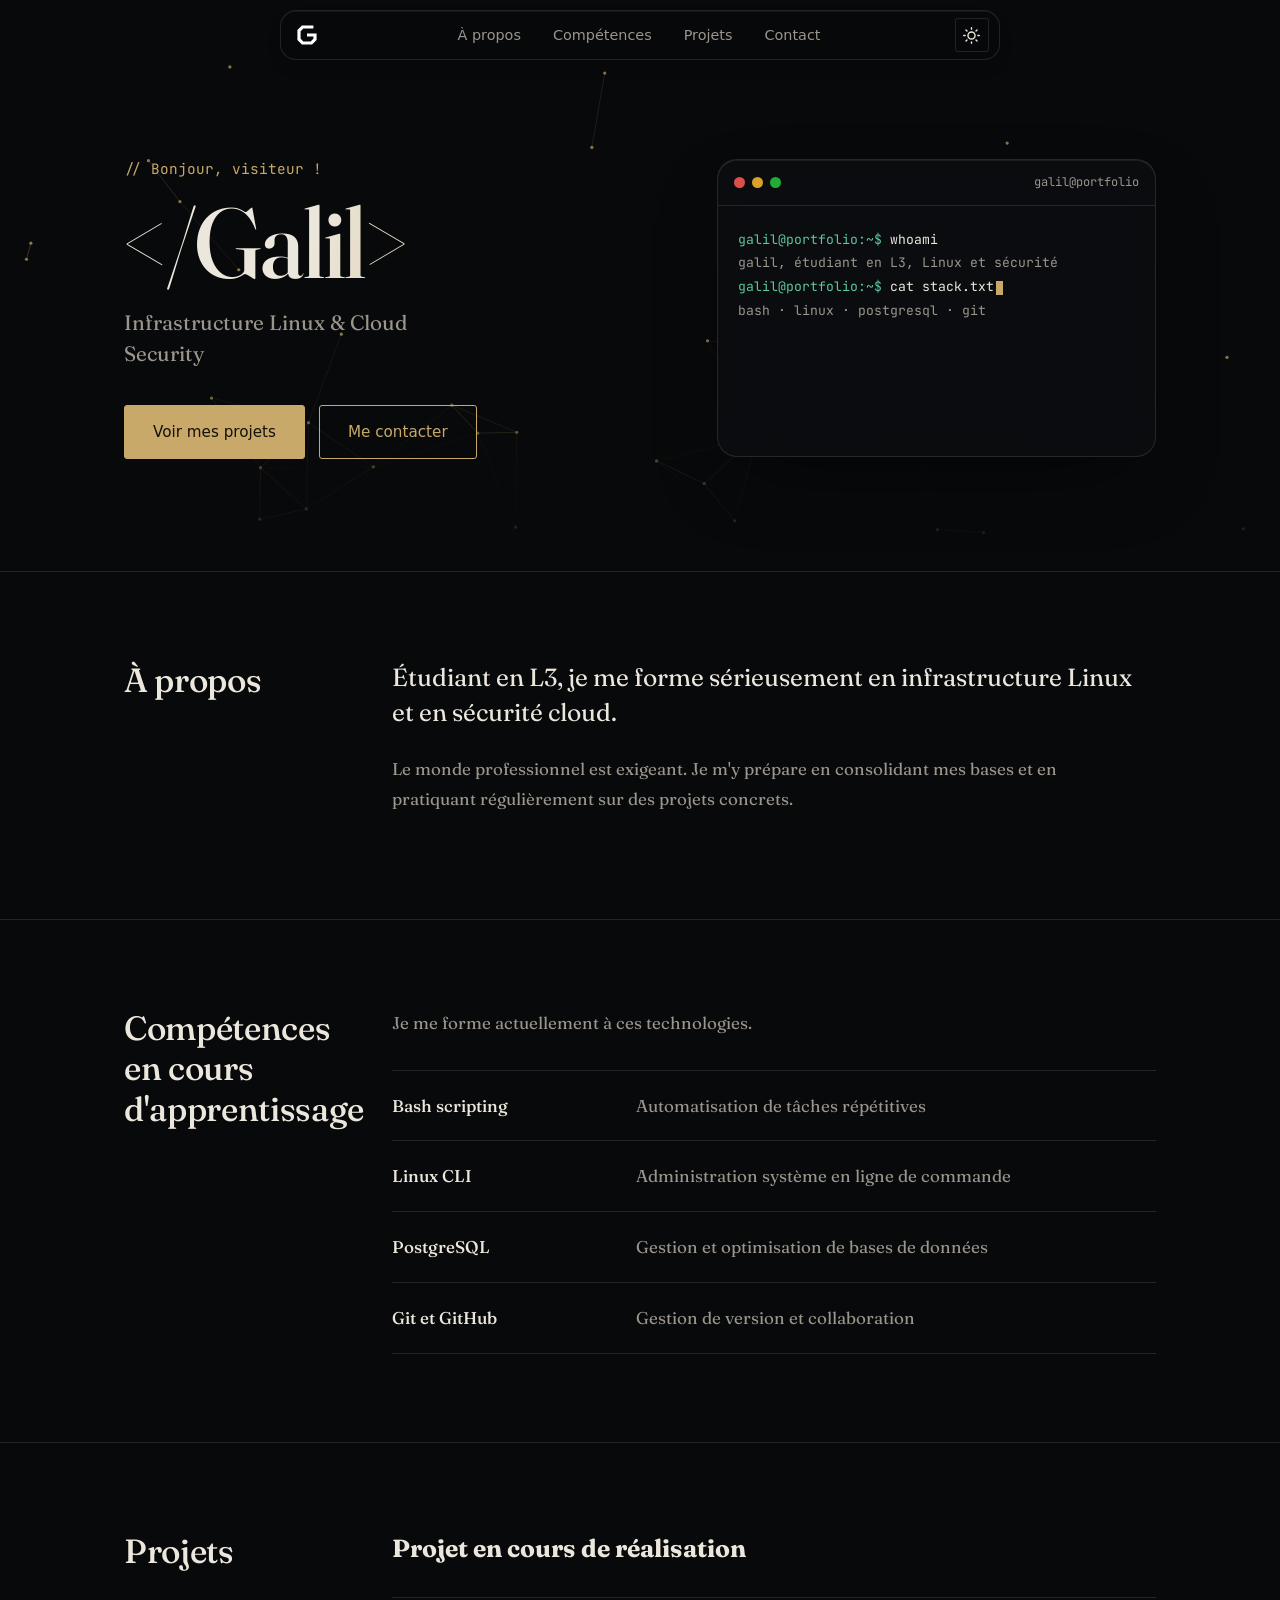
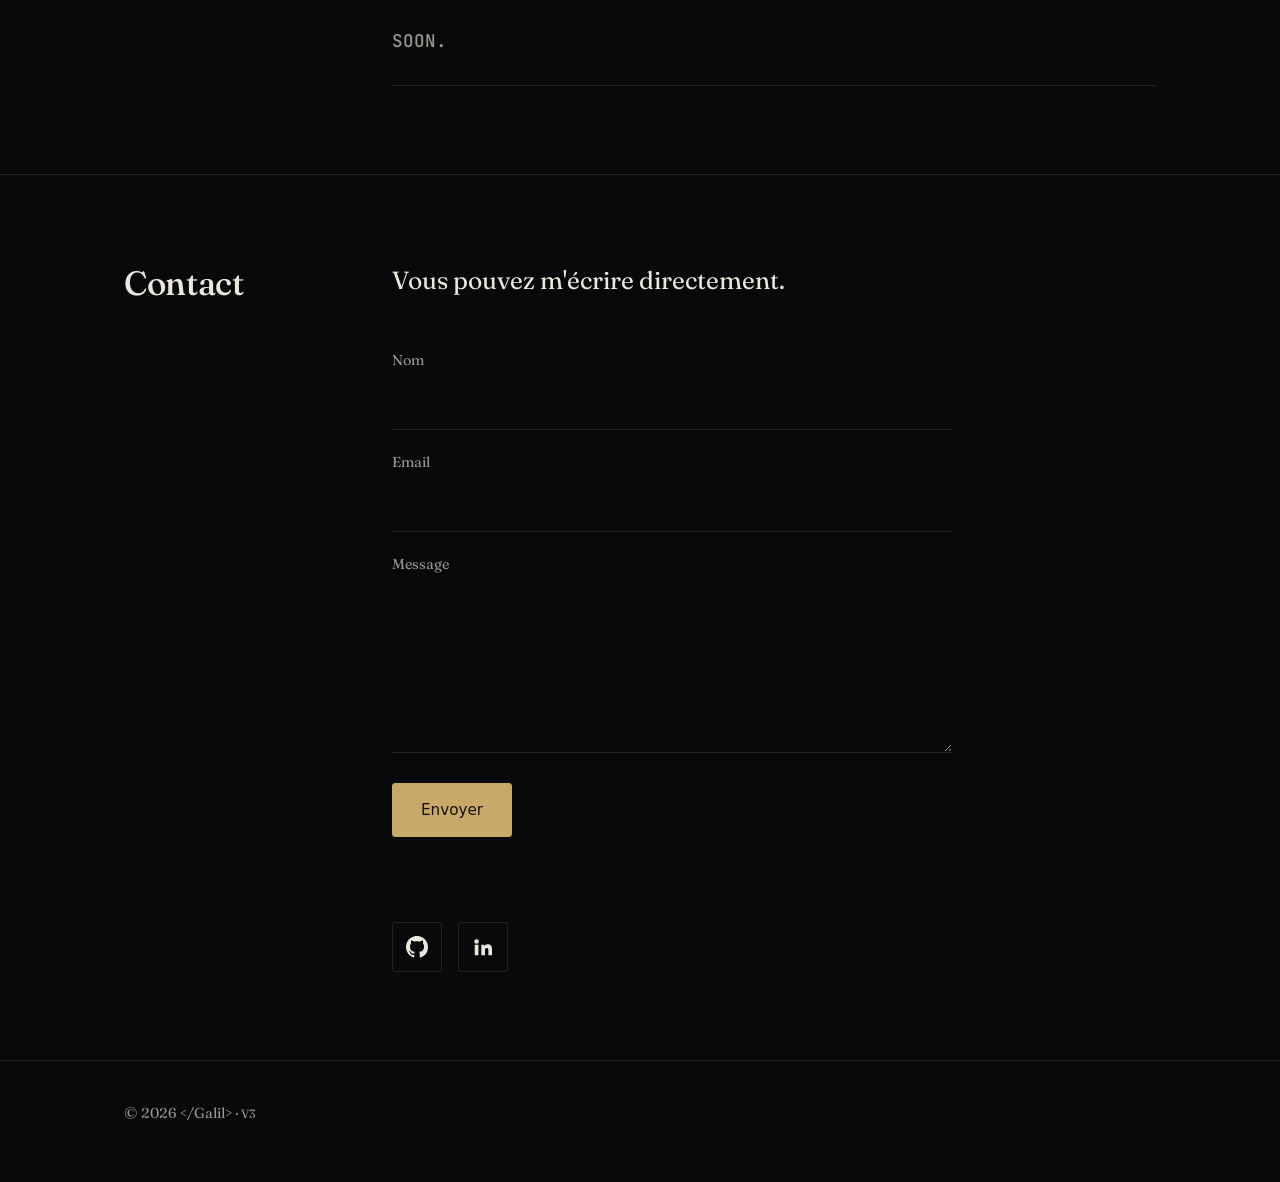
==== commit 3c556d81: "Improve portfolio SEO and add Google verification Co-authored-by: Copilot <223556219+Copilot@users.n" ====
--- a/index.html
+++ b/index.html
@@ -4,11 +4,11 @@
     <meta charset="UTF-8">
     <meta name="viewport" content="width=device-width, initial-scale=1.0">
     <meta name="referrer" content="strict-origin-when-cross-origin">
-    <meta name="description" content="Portfolio de &lt;/Galil&gt; : Infrastructure Linux &amp; Cloud Security. Projets et compétences.">
-    <meta property="og:title" content="&lt;/Galil&gt; | Portfolio">
-    <meta property="og:description" content="Infrastructure Linux &amp; Cloud Security. Projets et compétences.">
+    <meta name="description" content="Portfolio de Galil, étudiant en L3 spécialisé en infrastructure Linux, administration système, PostgreSQL et sécurité cloud.">
+    <meta property="og:title" content="Galil — Portfolio | Infrastructure Linux &amp; Cloud Security">
+    <meta property="og:description" content="Portfolio de Galil, étudiant en L3 spécialisé en infrastructure Linux, administration système, PostgreSQL et sécurité cloud.">
     <meta property="og:type" content="website">
-    <title>&lt;/Galil&gt; |</title>
+    <title>Galil — Portfolio | Infrastructure Linux &amp; Cloud Security</title>
     <link rel="icon" href="favicon.svg" type="image/svg+xml">
     <link rel="preconnect" href="https://fonts.googleapis.com">
     <link rel="preconnect" href="https://fonts.gstatic.com" crossorigin>
@@ -50,7 +50,7 @@
                     </div>
                 </div>
 
-                <figure class="terminal" aria-label="Aperçu en ligne de commande : étudiant en L3, Linux, Bash, PostgreSQL, Git, projets secure-mdp-api et gestion-stagiaires">
+                <figure class="terminal" aria-label="Aperçu du terminal : étudiant en L3, Linux, Bash, PostgreSQL, Git et commande ls projets/">
                     <div class="terminal-barre" aria-hidden="true">
                         <span></span><span></span><span></span>
                         <em>galil@portfolio</em>
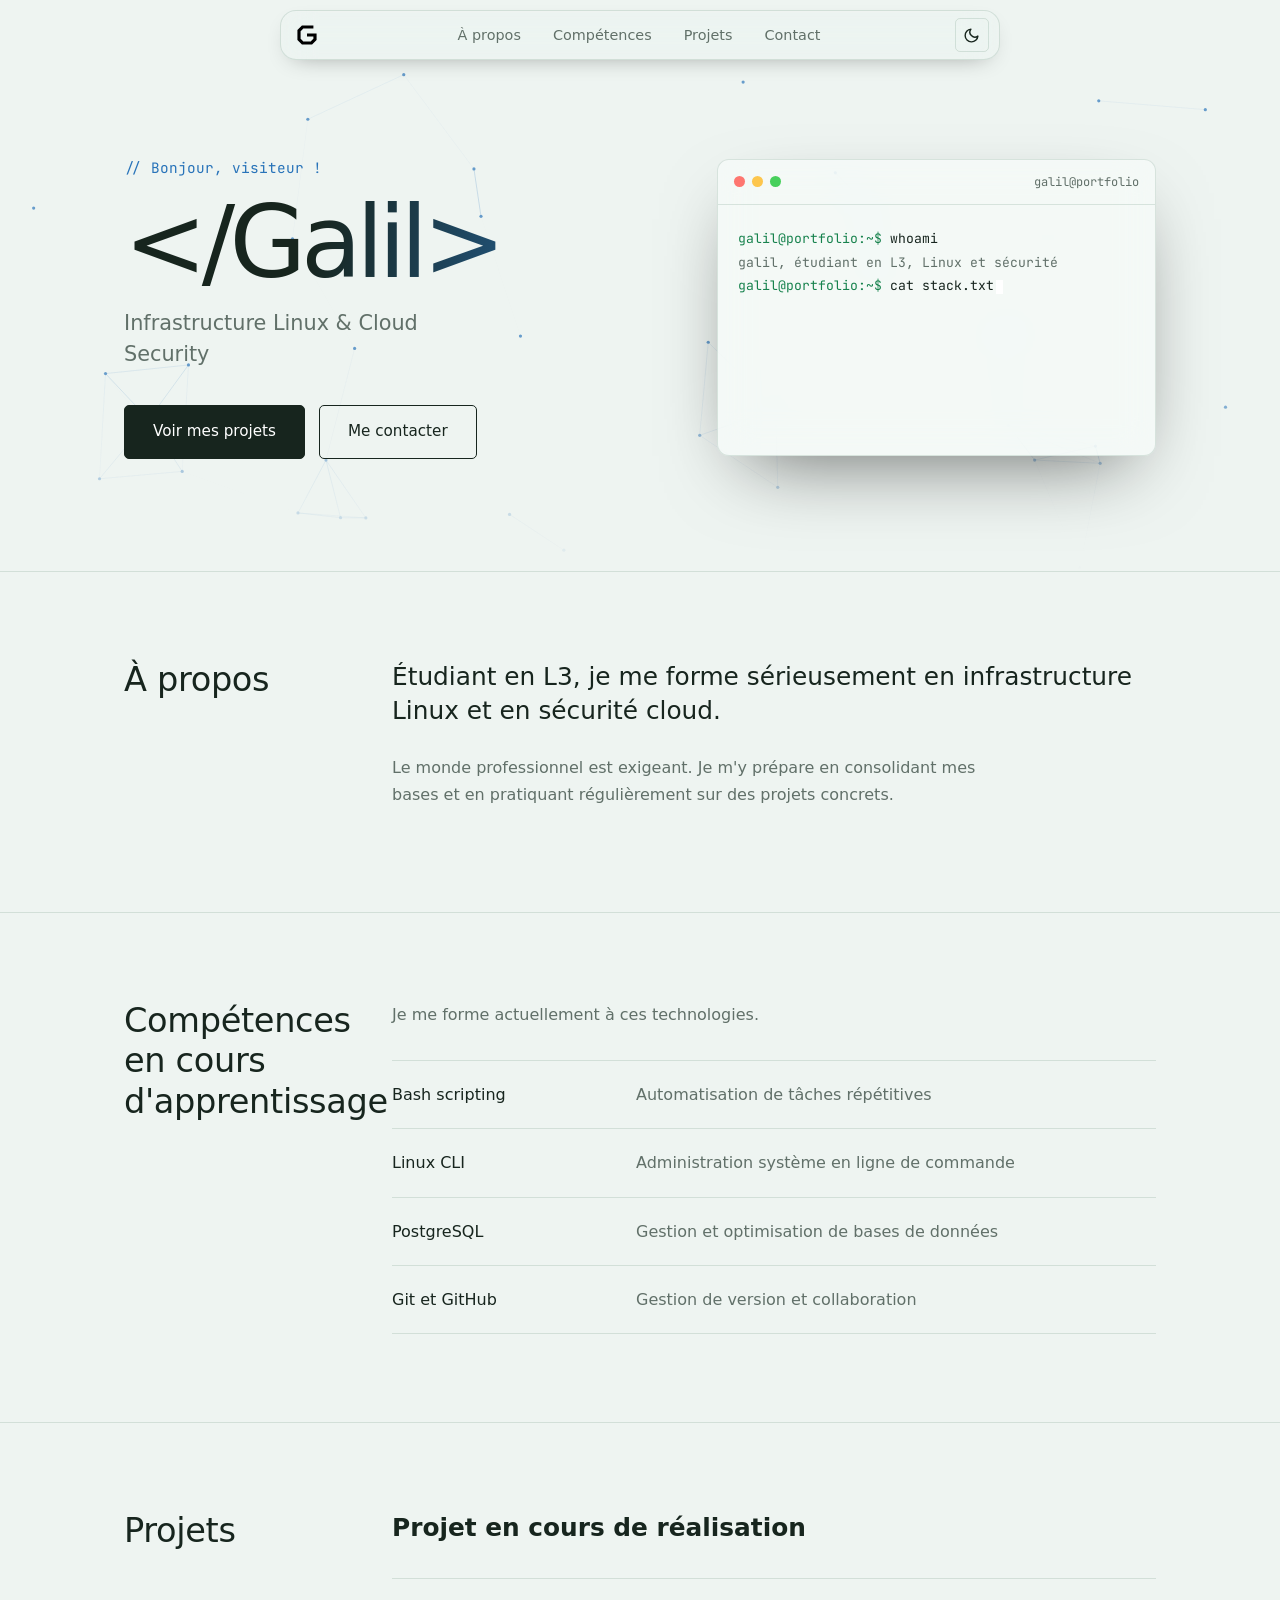
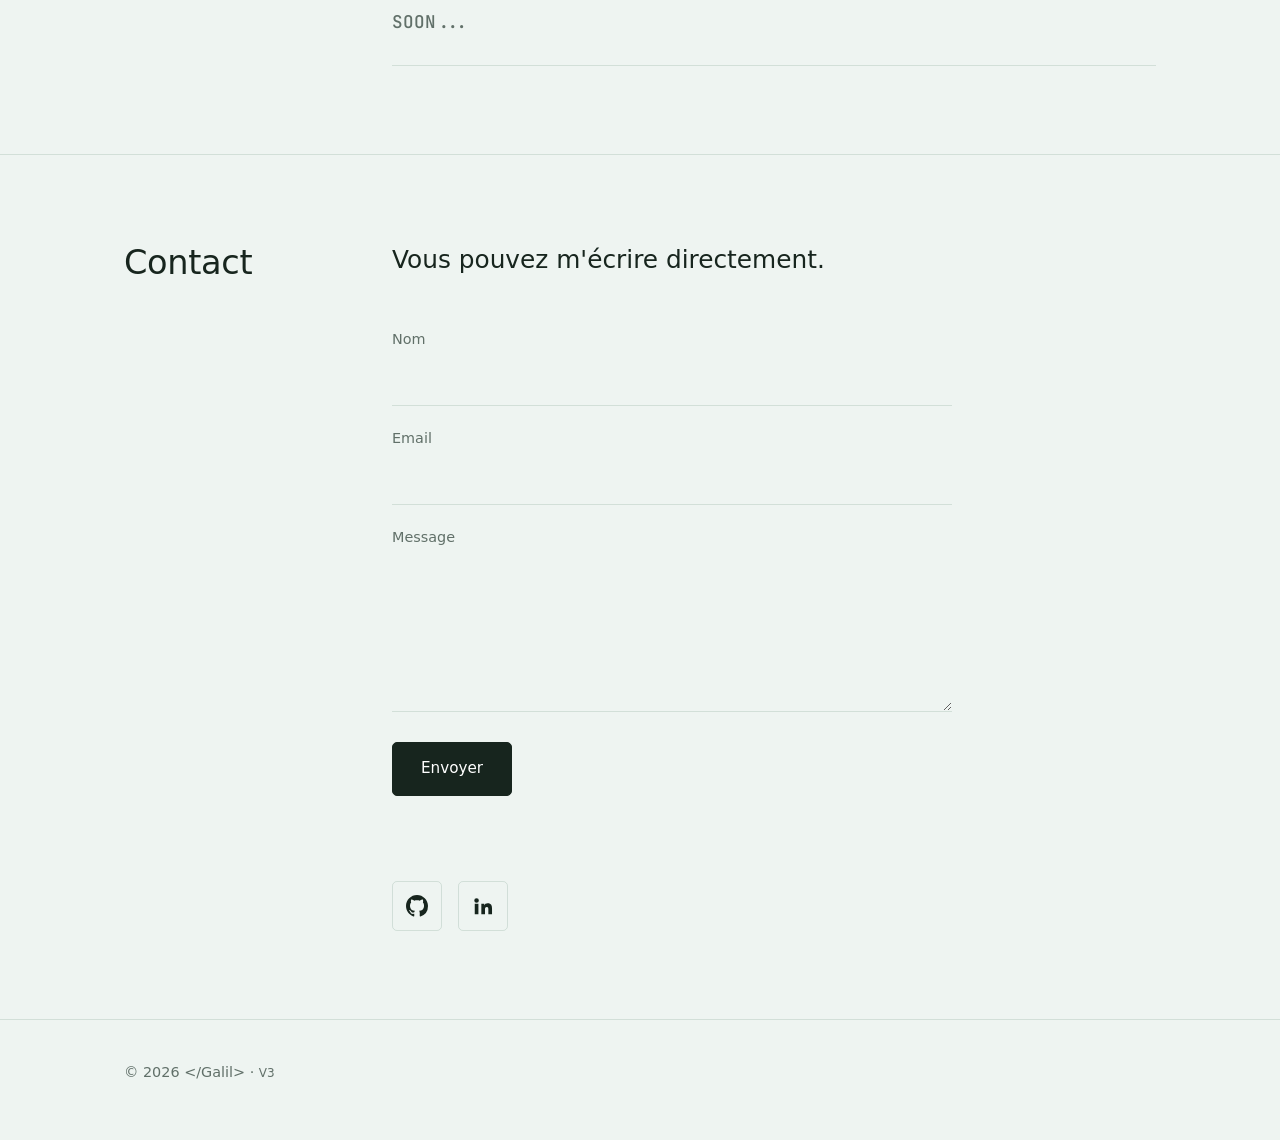
==== commit 211e19e6: "Add tech terminal theme and profile title Co-authored-by: Copilot <223556219+Copilot@users.noreply.g" ====
--- a/index.html
+++ b/index.html
@@ -5,10 +5,10 @@
     <meta name="viewport" content="width=device-width, initial-scale=1.0">
     <meta name="referrer" content="strict-origin-when-cross-origin">
     <meta name="description" content="Portfolio de Galil, étudiant en L3 spécialisé en infrastructure Linux, administration système, PostgreSQL et sécurité cloud.">
-    <meta property="og:title" content="Galil — Portfolio | Infrastructure Linux &amp; Cloud Security">
+    <meta property="og:title" content="Galil — Cloud Security">
     <meta property="og:description" content="Portfolio de Galil, étudiant en L3 spécialisé en infrastructure Linux, administration système, PostgreSQL et sécurité cloud.">
     <meta property="og:type" content="website">
-    <title>Galil — Portfolio | Infrastructure Linux &amp; Cloud Security</title>
+    <title>Galil — Cloud Security</title>
     <link rel="icon" href="favicon.svg" type="image/svg+xml">
     <link rel="preconnect" href="https://fonts.googleapis.com">
     <link rel="preconnect" href="https://fonts.gstatic.com" crossorigin>
--- a/styles.css
+++ b/styles.css
@@ -1,32 +1,40 @@
 :root {
   color-scheme: dark;
-  --bg: #08090b;
-  --surface: #0e1013;
-  --line: rgba(236, 231, 220, 0.12);
-  --text: #ece7dc;
-  --muted: #9a968c;
-  --gold: #c9a96a;
-  --gold-soft: rgba(201, 169, 106, 0.14);
-  --on-gold: #14110a;
-  --vert: #5cc79a;
-  --erreur: #e5736b;
-  --serif: "Fraunces", Georgia, "Times New Roman", serif;
+  --bg: #080b0a;
+  --surface: #0d1311;
+  --line: rgba(123, 255, 173, 0.13);
+  --text: #e7f0eb;
+  --muted: #91a49a;
+  --gold: #68a9ff;
+  --gold-soft: rgba(104, 169, 255, 0.12);
+  --on-gold: #ffffff;
+  --vert: #67df9b;
+  --erreur: #ff7676;
+  --bouton-fond: #ffffff;
+  --bouton-texte: #111111;
+  --bouton-contour: #ffffff;
+  --bouton-fond-survol: rgba(255, 255, 255, 0.12);
+  --serif: var(--ui);
   --mono: "JetBrains Mono", ui-monospace, "SFMono-Regular", Menlo, monospace;
   --ui: system-ui, -apple-system, "SF Pro Text", "Segoe UI", Roboto, sans-serif;
 }
 
 :root.theme-clair {
   color-scheme: light;
-  --bg: #f4f0e6;
-  --surface: #fbf8f1;
-  --line: rgba(20, 18, 12, 0.14);
-  --text: #17150f;
-  --muted: #625d50;
-  --gold: #8a6a2b;
-  --gold-soft: rgba(138, 106, 43, 0.12);
-  --on-gold: #fbf8f1;
-  --vert: #1f7a55;
-  --erreur: #b3362e;
+  --bg: #eef4f1;
+  --surface: #f9fcfa;
+  --line: rgba(38, 92, 66, 0.14);
+  --text: #17251e;
+  --muted: #617069;
+  --gold: #2873b9;
+  --gold-soft: rgba(40, 115, 185, 0.10);
+  --on-gold: #ffffff;
+  --vert: #17824d;
+  --erreur: #b3363d;
+  --bouton-fond: #17251e;
+  --bouton-texte: #ffffff;
+  --bouton-contour: #17251e;
+  --bouton-fond-survol: rgba(23, 37, 30, 0.10);
 }
 
 * {
@@ -42,8 +50,8 @@
   background: var(--bg);
   color: var(--text);
   font-family: var(--serif);
-  font-size: 1.0625rem;
-  line-height: 1.75;
+  font-size: 1rem;
+  line-height: 1.7;
   -webkit-font-smoothing: antialiased;
   transition: background 0.4s ease, color 0.4s ease;
 }
@@ -68,10 +76,8 @@
   padding: 0 24px;
 }
 
-/* ---------- Éléments cliquables : coins adoucis, soulèvement, lueur ---------- */
-
 :is(.barre nav a, .btn, .bouton-theme, .alignement-icones a, .logo) {
-  border-radius: 3px;
+  border-radius: 5px;
   transition:
     transform 0.25s ease,
     box-shadow 0.25s ease,
@@ -83,7 +89,7 @@
 
 @media (hover: hover) {
   :is(.barre nav a, .btn, .bouton-theme, .alignement-icones a, .logo):hover {
-    border-radius: 14px;
+    border-radius: 16px;
     transform: translateY(-3px);
     box-shadow:
       0 0 0 1px color-mix(in srgb, var(--gold) 70%, transparent),
@@ -94,15 +100,13 @@
 
 :is(.barre nav a, .btn, .bouton-theme, .alignement-icones a, .logo):focus-visible,
 :is(.barre nav a, .btn, .bouton-theme, .alignement-icones a, .logo):active {
-  border-radius: 14px;
+  border-radius: 16px;
   transform: translateY(-1px);
   box-shadow:
     0 0 0 1px color-mix(in srgb, var(--gold) 85%, transparent),
     0 6px 20px -6px color-mix(in srgb, var(--gold) 75%, transparent),
     0 0 26px color-mix(in srgb, var(--gold) 38%, transparent);
 }
-
-/* ---------- Barre de navigation ---------- */
 
 .barre {
   position: sticky;
@@ -216,8 +220,6 @@
   display: block;
 }
 
-/* ---------- Hero ---------- */
-
 .hero {
   position: relative;
   padding: 96px 0 112px;
@@ -261,7 +263,7 @@
   font-size: clamp(2.8rem, 9vw, 6.2rem);
   font-weight: 500;
   line-height: 1;
-  letter-spacing: -0.03em;
+  letter-spacing: -0.055em;
   background: linear-gradient(100deg, var(--text) 35%, var(--gold) 100%);
   -webkit-background-clip: text;
   background-clip: text;
@@ -298,8 +300,9 @@
 }
 
 .btn-primary {
-  background: var(--gold);
-  color: var(--on-gold);
+  background: var(--bouton-fond);
+  color: var(--bouton-texte);
+  border-color: var(--bouton-contour);
 }
 
 .btn-primary::after {
@@ -320,14 +323,30 @@
 
 .btn-secondary {
   background: transparent;
-  color: var(--gold);
+  color: var(--bouton-contour);
+  border-color: var(--bouton-contour);
+}
+
+.btn-secondary::after {
+  content: "";
+  position: absolute;
+  top: 0;
+  left: -70%;
+  width: 45%;
+  height: 100%;
+  background: linear-gradient(100deg, transparent, rgba(255, 255, 255, 0.55), transparent);
+  transform: skewX(-20deg);
+  transition: left 0.65s ease;
+}
+
+.btn-secondary:hover::after {
+  left: 130%;
 }
 
 .btn-secondary:hover {
-  background: var(--gold-soft);
-}
-
-/* ---------- Terminal ---------- */
+  background: var(--bouton-fond-survol);
+  color: var(--bouton-contour);
+}
 
 .terminal {
   min-width: 0;
@@ -336,7 +355,7 @@
   backdrop-filter: blur(18px) saturate(1.4);
   -webkit-backdrop-filter: blur(18px) saturate(1.4);
   border: 1px solid var(--line);
-  border-radius: 20px;
+  border-radius: 12px;
   box-shadow:
     inset 0 1px 0 rgba(255, 255, 255, 0.07),
     0 30px 80px -30px rgba(0, 0, 0, 0.6);
@@ -394,7 +413,7 @@
   width: 0.55em;
   height: 1.05em;
   margin-left: 2px;
-  background: var(--gold);
+  background: #ffffff;
   vertical-align: text-bottom;
   animation: clignote 1s steps(1) infinite;
 }
@@ -403,8 +422,6 @@
   0%, 49% { opacity: 1; }
   50%, 100% { opacity: 0; }
 }
-
-/* ---------- Sections ---------- */
 
 .section {
   padding: 88px 0;
@@ -443,8 +460,6 @@
   font-size: 1.55rem;
   line-height: 1.4;
 }
-
-/* ---------- Compétences ---------- */
 
 .liste-competences {
   list-style: none;
@@ -483,8 +498,6 @@
   color: var(--gold);
 }
 
-/* ---------- Projets ---------- */
-
 .liste-projets {
   list-style: none;
   margin: 32px 0 0;
@@ -533,8 +546,6 @@
   font-size: 1.1rem;
   color: var(--muted);
 }
-
-/* ---------- Contact ---------- */
 
 .formulaire {
   display: grid;
@@ -632,8 +643,6 @@
   height: 22px;
 }
 
-/* ---------- Pied de page ---------- */
-
 .pied {
   padding: 40px 0 56px;
   border-top: 1px solid var(--line);
@@ -644,8 +653,6 @@
 .pied p {
   margin: 0;
 }
-
-/* ---------- Apparition au scroll ---------- */
 
 body.js-actif .reveal {
   opacity: 0;
@@ -657,8 +664,6 @@
   opacity: 1;
   transform: none;
 }
-
-/* ---------- Responsive ---------- */
 
 @media (max-width: 860px) {
   .hero {
@@ -759,8 +764,15 @@
   }
 
   .btn-primary::after,
+  .btn-secondary::after,
   .liste-competences li {
     transition: none;
+  }
+
+  :is(.barre nav a, .btn, .bouton-theme, .alignement-icones a, .logo):hover,
+  :is(.barre nav a, .btn, .bouton-theme, .alignement-icones a, .logo):focus-visible,
+  :is(.barre nav a, .btn, .bouton-theme, .alignement-icones a, .logo):active {
+    transform: none;
   }
 
   :is(.barre nav a, .btn, .bouton-theme, .alignement-icones a, .logo) {
